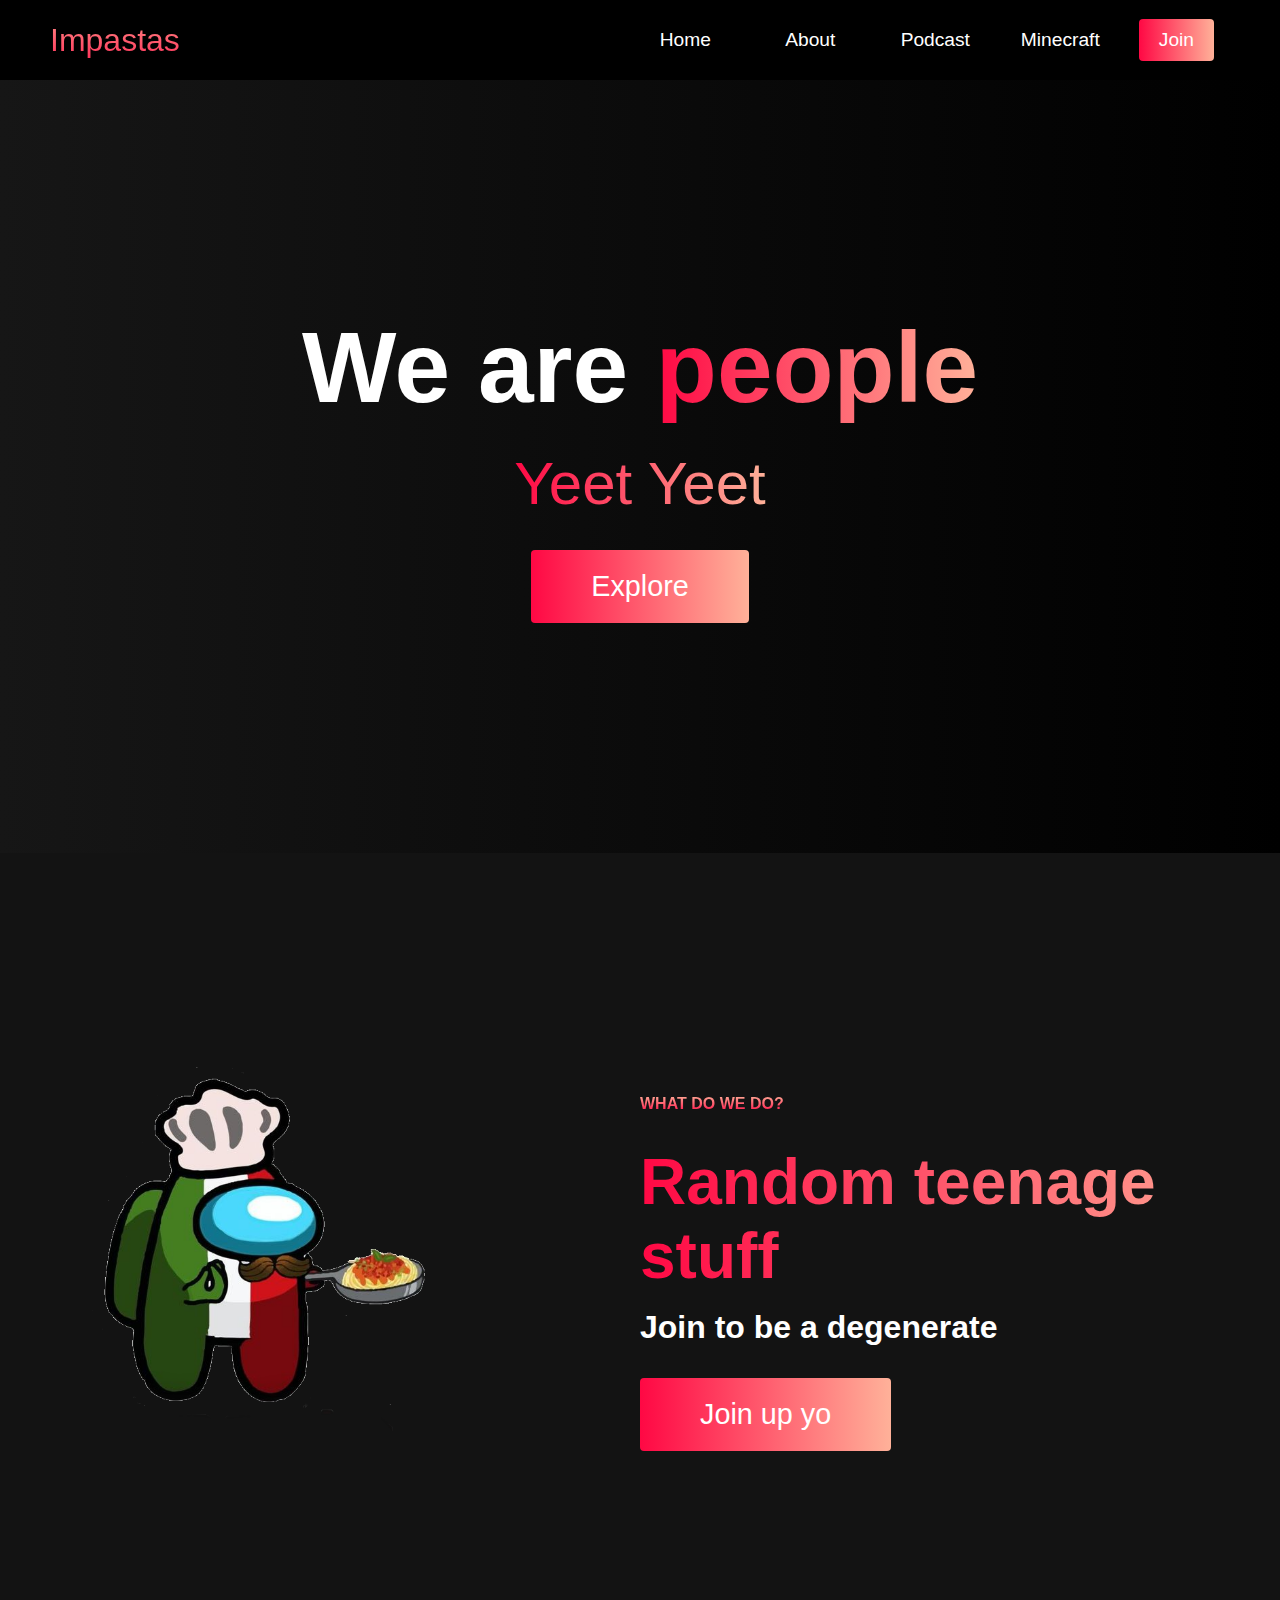
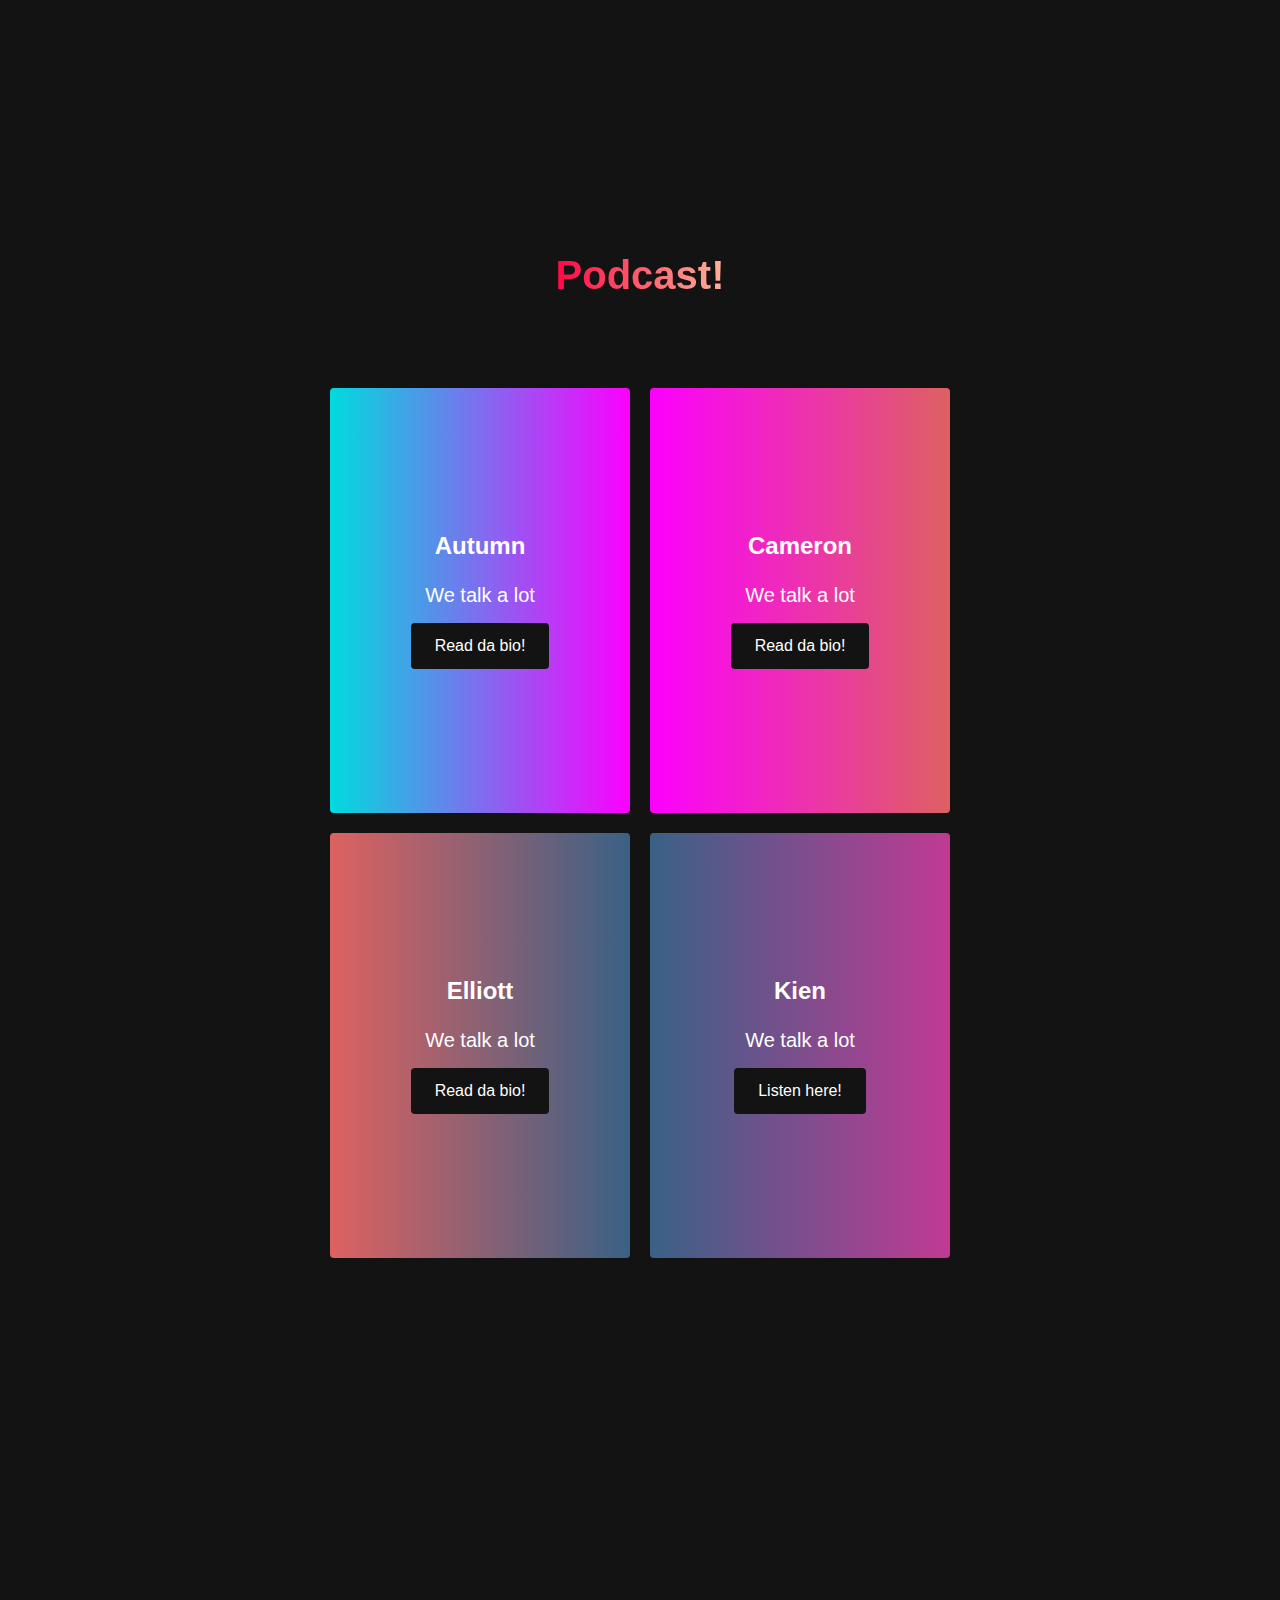
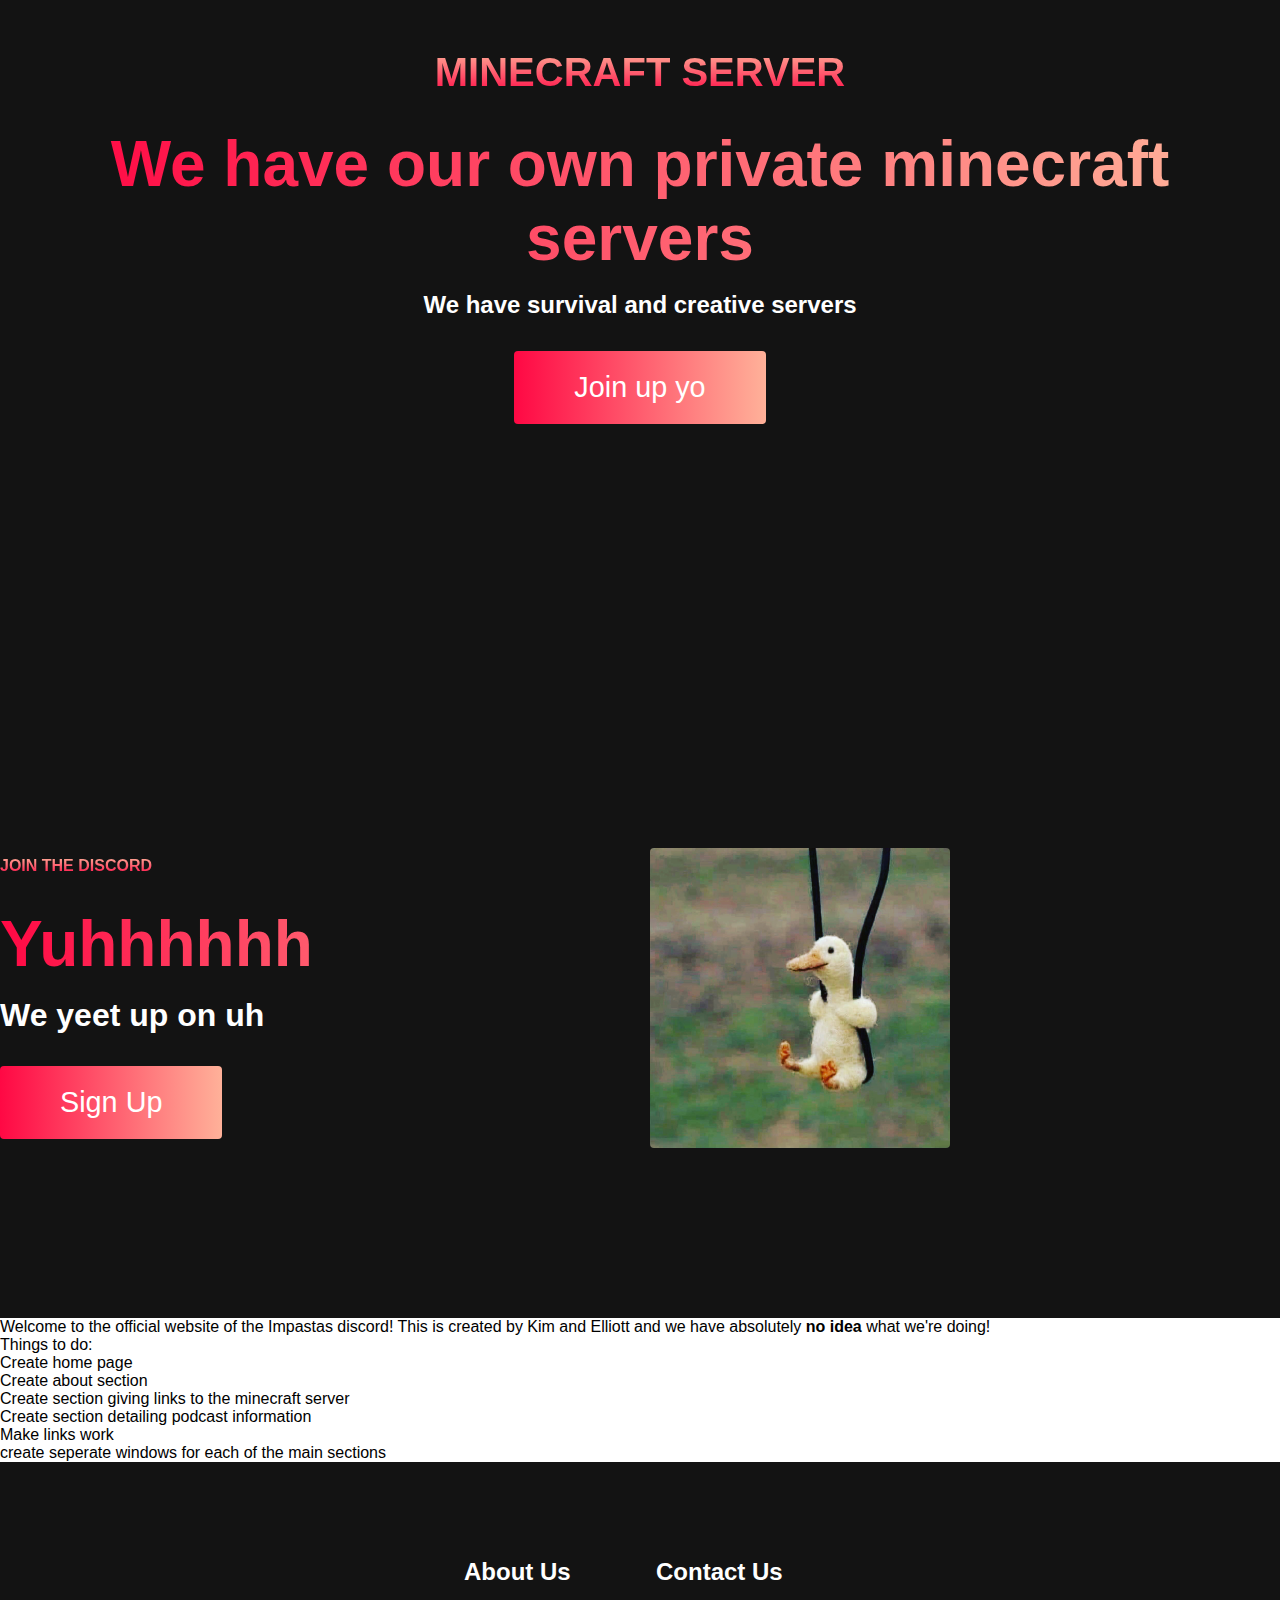
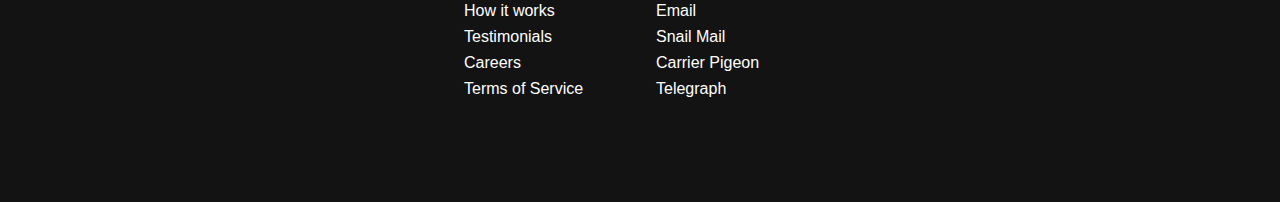
==== index.html @ 0b108a30 "testing" ====
<!DOCTYPE html>
<html lang="en">
<head>
  <meta charset="UTF-8">
  <meta http-equiv="X-UA-Compatible" content="IE=edge">
  <meta name="viewport" content="width=device-width, initial-scale=1.0">
  <title>Impastas</title>
  <link rel="stylesheet" href="style.css" type="text/css">
</head>

<body>  
  <!-- Navbar Section -->
  <nav class="navbar">
    
    <div class="navbar__container">
      
      <a href="#home" id="navbar__logo">Impastas</a>
      
      <!-- Hamburger menu -->
      <div class="navbar__toggle" id="mobile-menu">
        <span class="bar"></span>
        <span class="bar"></span>
        <span class="bar"></span>
      </div>
      
      <ul class="navbar__menu">

        <li class="navbar__item">
          <a href="#" class="navbar__links" id="home-page">Home</a>
        </li>
        <li class="navbar__item">
          <a href="#about" class="navbar__links" id="about-page">About</a>
        </li><li class="navbar__item">
          <a href="#podcast" class="navbar__links" id="podcast-page">Podcast</a>
        </li><li class="navbar__item">
          <a href="#minecraft" class="navbar__links" id="minecraft-page">Minecraft</a>
        </li>
        </li><li class="navbar__btn">
          <a href="#join" class="button" id="sign-up">Join</a>
        </li>

      </ul>
    
    </div>
  </nav>

  <!-- Hero section -->
  <div class="hero" id="home">
    <div class="hero__container">
      <h1 class="hero__heading">We are <span>people</span></h1>
      <p class="hero__description">Yeet Yeet</p>
      <button class="main__btn"><a href="#join">Explore</a></button>
    </div>
  </div>


  <!-- About Section  -->
  <div class="main" id="about">
    <div class="main__container">
      <div class="main__img--container">
        <div class="main__img--card"></div>
      </div>

      <div class="main__content">
        <h1>What do we do?</h1>
        <h2>Random teenage stuff</h2>
        <p>Join to be a degenerate</p>
        <button class="main__btn"><a href="main.html">Join up yo</a></button>
      </div>
    </div>
  </div>

  <!-- Podcast Section -->
  <div class="podcast" id="podcast">
    <h1>Podcast!</h1>
    <!-- Bio cards -->
    <div class="podcast__wrapper">
      
      <!-- Autumn -->
      <div class="podcast__card">
        <h2>Autumn</h2>
        <p>We talk a lot</p>
        <div class="podcast__btn"><button>Read da bio!</button></div>
      </div>
      
      <!-- Cameron -->
      <div class="podcast__card">
        <h2>Cameron</h2>
        <p>We talk a lot</p>
        <div class="podcast__btn"><button>Read da bio!</button></div>
      </div>
      
      <!-- Elliott -->
      <div class="podcast__card">
        <h2>Elliott</h2>
        <p>We talk a lot</p>
        <div class="podcast__btn"><button>Read da bio!</button></div>
      </div>
      
      <!-- Kien -->
      <div class="podcast__card">
        <h2>Kien</h2>
        <p>We talk a lot</p>
        <div class="podcast__btn"><button>Listen here!</button></div>
      </div>
    </div>
  </div>

  <!-- Minecraft Server Section -->

  <div class="minecraft" id="minecraft">
    <div class="minecraft__container">

        <h1>Minecraft Server</h1>
        <h2>We have our own private minecraft servers</h2>
        <p>We have survival and creative servers</p>
        <button class="minecraft__btn"><a href="#">Join up yo</a></button>      
    </div>
  </div>


  

<!-- Join now! -->
<div class="join" id="join">
  <div class="join__container">
    <div class="join__content">
      <h1>Join the Discord</h1>
      <h2>Yuhhhhhh</h2>
      <p>We yeet up on uh</p>
      <button class="join__btn"><a href="#">Sign Up</a></button>
    </div>

    <div class="join__img--container">
      <div class="join__img--card"></div>
    </div>
  </div>
</div>

  <p>Welcome to the official website of the Impastas discord! This is created by Kim and Elliott and we have absolutely <b>no idea</b> what we're doing!</p>
  <p>Things to do:
    <li>Create home page</li>
    <li>Create about section</li>
    <li>Create section giving links to the minecraft server</li>
    <li>Create section detailing podcast information</li>
    <li>Make links work</li>
    <li>create seperate windows for each of the main sections</li>
  </p>

    <!-- Footer Section -->
    <div class="footer__container">
      <div class="footer__links">
        <div class="footer__link--wrapper">
          <div class="footer__link--items">
            <h2>About Us</h2>
            <a href="/sign-up">How it works</a>
            <a href="/sign-up">Testimonials</a>
            <a href="/sign-up">Careers</a>
            <a href="/sign-up">Terms of Service</a>
          </div>
          <div class="footer__link--items">
            <h2>Contact Us</h2>
            <a href="/sign-up">Email</a>
            <a href="/sign-up">Snail Mail</a>
            <a href="/sign-up">Carrier Pigeon</a>
            <a href="/sign-up">Telegraph</a>
          </div>
        </div>
      </div>
    </div>



  <script src="app.js"></script>
</body>
</html>
---- style.css ----
* {
    box-sizing: border-box;
    margin: 0;
    padding: 0;
    font-family: 'Kumbh Sans', sans-serif;
    scroll-behavior: smooth;
}

.navbar {
    background: #000000;
    height: 80px;
    display: flex;
    justify-content: center;
    align-items: center;
    font-size: 1.2rem;
    position: sticky;
    top: 0;
    z-index: 999;
    
}

.navbar__container {
    display: flex;
    justify-content: space-between;
    height: 80px;
    z-index: 1;
    width: 100%;
    max-width: 1300px;

    /* for margins: (top bottom) (left right) */
    margin: 0 auto; 
    padding: 0 50px;
}

#navbar__logo {
    background-color: #ff8177;
    background-image: linear-gradient(to top, #ff0844 0%, #ffb199 100%);
    background-size: 100%;
    background-clip: text;
    -webkit-background-clip: text;
    -moz-background-clip: text;
    -webkit-text-fill-color: transparent;
    -moz-text-fill-color: transparent;
    display: flex;
    align-items: center;
    cursor: pointer;
    text-decoration: none;
    font-size: 2rem;
}

.navbar__menu {
    display: flex;
    align-items: center;
    list-style: none;
}

.navbar__item {
    height: 80px;
}

.navbar__links {
    color: #fff;
    display: flex;
    align-items: center;
    justify-content: center;
    width: 125px;
    text-decoration: none;
    height: 100%;
    transition: all 0.3s ease;
}

.navbar__btn {
    display: flex;
    justify-content: center;
    align-items: center;
    padding: 0 1rem;
    width: 100%;
}

.button {
    display: flex;
    justify-content: center;
    align-items: center;
    text-decoration: none;
    padding: 10px 20px;
    height: 100%;
    width: 100%;
    border: none;
    outline: none;
    border-radius: 4px;
    background: #942c71;  /* fallback for old browsers */
    background: -webkit-linear-gradient(to top, #ff0844 0%, #ffb199 100%);  /* Chrome 10-25, Safari 5.1-6 */
    background: linear-gradient(to right, #ff0844 0%, #ffb199 100%); /* W3C, IE 10+/ Edge, Firefox 16+, Chrome 26+, Opera 12+, Safari 7+ */
    color: #fff;
    transition: all 0.3s
}

.navbar__links:hover {
    color: #9518fc;
    transition: all 0.3s ease;
}

@media screen and (max-width: 960px) {
    .navbar {
        background: #000000;
    }
    
    .navbar__container {
        display: flex;
        justify-content: space-between;
        height: 80px;
        z-index: 1;
        width: 100%;
        max-width: 1300px;
        padding: 0;
    }

    .navbar__menu {
        display: grid;
        grid-template-columns: auto;
        margin: 0;
        width: 100%;
        position: absolute;
        top: -1000px; /* Can't use top without position: absolute */
        opacity: 1;
        transition: all 0.5s ease;
        z-index: -1;
        background: #1313;
    }

    /* showcases the drop-down menu when the button is actually clicked */
    .navbar__menu.active {
        background: rgba(0, 0, 0, 0.2);
        background-color: rgba(0,0,0,0.95);
        top: 100%;
        opacity: 1;
        transition: all 0.5s ease;
        z-index: 99;
        height: 60vh;
        font-size: 1.6rem;
    }

    #navbar__logo {
        padding-left: 25px;
    }
    
    .navbar__toggle .bar {
        width: 25px;
        height: 3px;
        margin: 5px auto;
        transition: all 0.3 ease-in-out;
        background: #fff;
    }

    .navbar__item {
        width: 100%;
    }

    .navbar__links {
        text-align: center;
        padding: 2rem;
        width: 100%;
        display: table;
    }

    .navbar__btn {
        padding-bottom: 2rem;
    }

    .button {
        display: flex;
        justify-content: center;
        align-items: center;
        width: 80%;
        height: 80px;
        margin: 0;
    }

    #mobile-menu {
        position: absolute;
        top: 20%;
        right: 5%;
        transform: translate(5%,20%);
    }

    .navbar__toggle .bar {
        display: block;
        cursor: pointer;
    }

    /* second line in the mobile menu button */
    #mobile-menu.is-active .bar:nth-child(2) {
        opacity: 0;
    }
    /* first line in the mobile menu button */
    #mobile-menu.is-active .bar:nth-child(1) {
        transform: translateY(8px) rotate(45deg);
    }
    /* third line in the mobile menu button */
    #mobile-menu.is-active .bar:nth-child(3) {
        transform: translateY(-8px) rotate(-45deg);
    }
}

/* Hero Section */
.hero {
    background: #000000;
    background: linear-gradient(to right, #161616, #000000);
    padding: 200px 0;
}

.hero__container {
    display: flex;
    flex-direction: column;
    justify-content: center;
    align-items: center;
    max-width: 1200px;
    margin: 0 auto;
    height: 90%;
    text-align: center;
    padding: 30px;
}

.hero__heading {
    font-size: 100px;
    margin-bottom: 24px;
    color: #fff;
}

.hero__heading span {
    background: #942c71;  /* fallback for old browsers */
    background: -webkit-linear-gradient(to right, #ff0844 0%, #ffb199 100%);  /* Chrome 10-25, Safari 5.1-6 */
    background: linear-gradient(to right, #ff0844 0%, #ffb199 100%); /* W3C, IE 10+/ Edge, Firefox 16+, Chrome 26+, Opera 12+, Safari 7+ */ 
    background-size: 100%;
    -webkit-background-clip: text;
    -moz-background-clip: text;
    background-clip: text;
    -webkit-text-fill-color: transparent;
    -moz-text-fill-color: transparent;
}

.hero__description {
    font-size: 60px;
    background: #942c71;  /* fallback for old browsers */
    background: -webkit-linear-gradient(to right, #ff0844 0%, #ffb199 100%);  /* Chrome 10-25, Safari 5.1-6 */
    background: linear-gradient(to right, #ff0844 0%, #ffb199 100%); /* W3C, IE 10+/ Edge, Firefox 16+, Chrome 26+, Opera 12+, Safari 7+ */ 
    -webkit-background-clip: text;
    -moz-background-clip: text;
    background-clip: text;
    -webkit-text-fill-color: transparent;
    -moz-text-fill-color: transparent;
}

.highlight {
    border-bottom: 4px solid rgb(132,0,255);
}

@media screen and (max-width: 768px) {
    .hero__heading {
        font-size: 60px;
    }

    .hero__description {
        font-size: 40px;
    }
}


/* About Section */
.main {
    background-color: #131313;
    padding: 10rem 0;
}

.main__container {
    display: grid;
    grid-template-columns: 1fr 1fr;
    align-items: center;
    justify-content: center;
    margin: 0 auto;
    height: 90%;
    z-index: 1;
    width: 100%;
    max-width: 1300px;
    padding: 1 50px;
}

.main__content {
    color: #fff;
    width: 100%;
}

.main__content h1 {
    font-size: 1rem;
    background-color: #ff8177;
    background-image: linear-gradient(to top, #ff0844 0%, #ffb199 100%);
    background-size: 100%;
    background-clip: text;
    -webkit-background-clip: text;
    -moz-background-clip: text;
    -webkit-text-fill-color: transparent;
    -moz-text-fill-color: transparent;
    text-transform: uppercase;
    margin-bottom: 32px;
}

.main__content h2 {
    font-size: 4rem;
    background: #942c71;  /* fallback for old browsers */
    background: -webkit-linear-gradient(to right, #ff0844 0%, #ffb199 100%);  /* Chrome 10-25, Safari 5.1-6 */
    background: linear-gradient(to right, #ff0844 0%, #ffb199 100%); /* W3C, IE 10+/ Edge, Firefox 16+, Chrome 26+, Opera 12+, Safari 7+ */ 
    -webkit-background-clip: text;
    -moz-background-clip: text;
    background-clip: text;
    -webkit-text-fill-color: transparent;
    -moz-text-fill-color: transparent;
}

.main__content p {
    margin-top: 1rem;
    font-size: 2rem;
    font-weight: 700;
}

.main__btn {
    font-size: 1.8rem;
    background: #942c71;  /* fallback for old browsers */
    background: -webkit-linear-gradient(to top, #ff0844 0%, #ffb199 100%);  /* Chrome 10-25, Safari 5.1-6 */
    background: linear-gradient(to right, #ff0844 0%, #ffb199 100%); /* W3C, IE 10+/ Edge, Firefox 16+, Chrome 26+, Opera 12+, Safari 7+ */
    padding: 20px 60px;
    border: none;
    border-radius: 4px;
    margin-top: 2rem;
    cursor: pointer;
    position: relative;
    transition: all 0.35s;
    outline: none;
}

.main__btn a {
    position: relative;
    z-index: 2;
    color: #fff;
    text-decoration: none;
}

.main__btn:after {
    position: absolute;
    content: ' ';
    top: 0;
    left: 0;
    width: 0;
    height: 100%;
    background: #ff8177;
    transition: all 0.35s;
    border-radius: 4px;
}

.main__btn:hover {
    color: #fff;
}

.main__btn:hover:after {
    width: 100%;
}

.main__img--container {
    text-align: center;
}

.main__img--card {
    margin: 10px;
    height: 500px;
    width: 500px;
    border-radius: 4px;
    display: flex;
    flex-direction: column;
    justify-content: center;
    color: #fff;
    position: relative;
    background-image: url(impasta.png);
    background-repeat: no-repeat;
    background-size: cover;

}

/* For mobile devices */
@media screen and (max-width: 1100px) {
    .main__container {
        display: grid;
        grid-template-columns: 1fr;
        align-items: center;
        justify-content: center;
        width: 100%;
        margin: 0 auto;
        height: 90%;
    }

    .main__img--container {
        display: flex;
        justify-content: center;
    }

    .main__image--card {
        height: 425 px;
        width: 425 px;
    }

    .main__content {
        text-align: center;
        margin-bottom: 4rem;
    }

    .main__content h1 {
        font-size: 2.5rem;
        margin-top: 2rem;
    }

    .main__content p {
        margin-top: 1rem;
        font-size: 1.5rem;
    }
}

@media screen and (max-width: 480px) {
    .main__img--card {
        width: 250px;
        height: 250px;
    }
}


/* Podcast section */
.podcast {
    background: #131313;
    display: flex;
    flex-direction: column;
    justify-content: center;
    align-items: center;
    height: 100%;
    padding: 10rem 0;
}

.podcast h1 {
    background-color: #ff8177;
    background-image: linear-gradient(to right, #ff0844 0%, #ffb199 100%);
    background-size: 100%;
    background-clip: text;
    -webkit-background-clip: text;
    -moz-background-clip: text;
    -webkit-text-fill-color: transparent;
    -moz-text-fill-color: transparent; 
    margin-bottom: 5rem;
    font-size: 2.5rem;
}
.podcast__wrapper {
    display: grid;
    grid-template-columns: 1fr 1fr 1fr 1fr;
    grid-template-rows: 1fr;
}




/* Styling the bio cards



*/
.podcast__card {
    margin: 10px;
    height: 425px;
    width: 300px;
    border-radius: 4px;
    display: flex;
    flex-direction: column;
    justify-content: center;
    color: #fff;
    background-image: linear-gradient(to right, #00dbde, #fc00ff 100%);
    transition: 0.3s ease in;
}

.podcast__card:nth-child(2) {
    background: #de6161;  /* fallback for old browsers */
    background: -webkit-linear-gradient(to right, #fc00ff, #de6161);  /* Chrome 10-25, Safari 5.1-6 */
    background: linear-gradient(to right, #fc00ff, #de6161); /* W3C, IE 10+/ Edge, Firefox 16+, Chrome 26+, Opera 12+, Safari 7+ */

}

.podcast__card:nth-child(3) {
    background: #3a6186;  /* fallback for old browsers */
    background: -webkit-linear-gradient(to right,  #de6161, #3a6186);  /* Chrome 10-25, Safari 5.1-6 */
    background: linear-gradient(to right,  #de6161, #3a6186); /* W3C, IE 10+/ Edge, Firefox 16+, Chrome 26+, Opera 12+, Safari 7+ */

}

.podcast__card:nth-child(4) {
    background: #3a6186;  /* fallback for old browsers */
    background: -webkit-linear-gradient(to right, #3a6186, #c03a93);  /* Chrome 10-25, Safari 5.1-6 */
    background: linear-gradient(to right, #3a6186, #c03a93); /* W3C, IE 10+/ Edge, Firefox 16+, Chrome 26+, Opera 12+, Safari 7+ */
 
}

/* **********************************************************
*/





.podcast__card h2 {
    text-align: center;
}

.podcast__card p {
    text-align: center;
    margin-top: 24px;
    font-size: 20px;
}

.podcast__btn {
    display: flex;
    justify-content: center;
    margin-top: 16px;
}

.podcast__card button {
    color: #fff;
    padding: 14px 24px;
    border: none;
    outline: none;
    border-radius: 4px;
    background: #131313;
    font-size: 1rem;
}

.podcast__button:hover {
    cursor: pointer;
}

.podcast__card:hover {
    transform: scale(1.075);
    transition: 0.3s ease-in;
    cursor: pointer;
}

@media screen and (max-width: 1300px) {
    .podcast__wrapper {
        grid-template-columns: 1fr 1fr;
    }
}

@media screen and (max-width: 768px) {
    .podcast__wrapper {
        grid-template-columns: 1fr;
    }
    .podcast__card {
        margin: 10px;
        height: 425px;
        width: 300px;
        border-radius: 4px;
        display: flex;
        flex-direction: column;
        justify-content: center;
        color: #fff;
        background-image: linear-gradient(to bottom, #00dbde, #fc00ff 100%);
        transition: 0.3s ease in;
    }
    
    .podcast__card:nth-child(2) {
        background: #de6161;  /* fallback for old browsers */
        background: -webkit-linear-gradient(to bottom, #fc00ff, #de6161);  /* Chrome 10-25, Safari 5.1-6 */
        background: linear-gradient(to bottom, #fc00ff, #de6161); /* W3C, IE 10+/ Edge, Firefox 16+, Chrome 26+, Opera 12+, Safari 7+ */
    
    }
    
    .podcast__card:nth-child(3) {
        background: #3a6186;  /* fallback for old browsers */
        background: -webkit-linear-gradient(to bottom,  #de6161, #3a6186);  /* Chrome 10-25, Safari 5.1-6 */
        background: linear-gradient(to bottom,  #de6161, #3a6186); /* W3C, IE 10+/ Edge, Firefox 16+, Chrome 26+, Opera 12+, Safari 7+ */
    
    }
    
    .podcast__card:nth-child(4) {
        background: #3a6186;  /* fallback for old browsers */
        background: -webkit-linear-gradient(to bottom, #3a6186, #c03a93);  /* Chrome 10-25, Safari 5.1-6 */
        background: linear-gradient(to bottom, #3a6186, #c03a93); /* W3C, IE 10+/ Edge, Firefox 16+, Chrome 26+, Opera 12+, Safari 7+ */
     
    }
}


/* =-=============================================== Server Section ================================================================ */
.minecraft {
    background-color: #131313;
    padding: 10rem 0;
}

.minecraft__container {
    display: flex;
    flex-direction: column;
    justify-content: center;
    align-items: center;
    max-width: 1200px;
    margin: 0 auto;
    height: 90%;
    text-align: center;
    padding: 30px;
    text-align: center;
    margin-bottom: 4rem;
}

.minecraft__container {
    color: #fff;
    width: 100%;
}

.minecraft__container h1 {
    font-size: 1rem;
    background-color: #ff8177;
    background-image: linear-gradient(to top, #ff0844 0%, #ffb199 100%);
    background-size: 100%;
    background-clip: text;
    -webkit-background-clip: text;
    -moz-background-clip: text;
    -webkit-text-fill-color: transparent;
    -moz-text-fill-color: transparent;
    text-transform: uppercase;
    margin-bottom: 32px;
}

.minecraft__container h2 {
    font-size: 4rem;
    background: #942c71;  /* fallback for old browsers */
    background: -webkit-linear-gradient(to right, #ff0844 0%, #ffb199 100%);  /* Chrome 10-25, Safari 5.1-6 */
    background: linear-gradient(to right, #ff0844 0%, #ffb199 100%); /* W3C, IE 10+/ Edge, Firefox 16+, Chrome 26+, Opera 12+, Safari 7+ */ 
    -webkit-background-clip: text;
    -moz-background-clip: text;
    background-clip: text;
    -webkit-text-fill-color: transparent;
    -moz-text-fill-color: transparent;
}

.minecraft__container p {
    margin-top: 1rem;
    font-size: 2rem;
    font-weight: 700;
}

.minecraft__btn {
    font-size: 1.8rem;
    background: #942c71;  /* fallback for old browsers */
    background: -webkit-linear-gradient(to top, #ff0844 0%, #ffb199 100%);  /* Chrome 10-25, Safari 5.1-6 */
    background: linear-gradient(to right, #ff0844 0%, #ffb199 100%); /* W3C, IE 10+/ Edge, Firefox 16+, Chrome 26+, Opera 12+, Safari 7+ */
    padding: 20px 60px;
    border: none;
    border-radius: 4px;
    margin-top: 2rem;
    cursor: pointer;
    position: relative;
    transition: all 0.35s;
    outline: none;
}

.minecraft__btn a {
    position: relative;
    z-index: 2;
    color: #fff;
    text-decoration: none;
}

.minecraft__btn:after {
    position: absolute;
    content: ' ';
    top: 0;
    left: 0;
    width: 0;
    height: 100%;
    background: #ff8177;
    transition: all 0.35s;
    border-radius: 4px;
}

.minecraft__btn:hover {
    color: #fff;
}

.minecraft__btn:hover:after {
    width: 100%;
}

/* For mobile devices */
@media screen and (max-width: 1100px) {
    .minecraft__container {
        
        display: flex;
        flex-direction: column;
        justify-content: center;
        align-items: center;
        max-width: 1200px;
        margin: 0 auto;
        height: 90%;
        text-align: center;
        padding: 30px;
        text-align: center;
        margin-bottom: 4rem;
}

}
.minecraft__container h1 {
    font-size: 2.5rem;
    margin-top: 2rem;
}

.minecraft__container p {
    margin-top: 1rem;
    font-size: 1.5rem;
}
/*******************************************************************************/




.join {
    background-color: #131313;
    padding: 10rem 0;
}

.join__container {
    display: grid;
    grid-template-columns: 1fr 1fr;
    align-items: center;
    justify-content: center;
    margin: 0 auto;
    height: 90%;
    z-index: 1;
    width: 100%;
    max-width: 1300px;
    padding: 1 50px;
}

.join__content {
    color: #fff;
    width: 100%;
}

.join__content h1 {
    font-size: 1rem;
    background-color: #ff8177;
    background-image: linear-gradient(to top, #ff0844 0%, #ffb199 100%);
    background-size: 100%;
    background-clip: text;
    -webkit-background-clip: text;
    -moz-background-clip: text;
    -webkit-text-fill-color: transparent;
    -moz-text-fill-color: transparent;
    text-transform: uppercase;
    margin-bottom: 32px;
}

.join__content h2 {
    font-size: 4rem;
    background: #942c71;  /* fallback for old browsers */
    background: -webkit-linear-gradient(to right, #ff0844 0%, #ffb199 100%);  /* Chrome 10-25, Safari 5.1-6 */
    background: linear-gradient(to right, #ff0844 0%, #ffb199 100%); /* W3C, IE 10+/ Edge, Firefox 16+, Chrome 26+, Opera 12+, Safari 7+ */ 
    -webkit-background-clip: text;
    -moz-background-clip: text;
    background-clip: text;
    -webkit-text-fill-color: transparent;
    -moz-text-fill-color: transparent;
}

.join__content p {
    margin-top: 1rem;
    font-size: 2rem;
    font-weight: 700;
}

.join__btn {
    font-size: 1.8rem;
    background: #942c71;  /* fallback for old browsers */
    background: -webkit-linear-gradient(to top, #ff0844 0%, #ffb199 100%);  /* Chrome 10-25, Safari 5.1-6 */
    background: linear-gradient(to right, #ff0844 0%, #ffb199 100%); /* W3C, IE 10+/ Edge, Firefox 16+, Chrome 26+, Opera 12+, Safari 7+ */
    padding: 20px 60px;
    border: none;
    border-radius: 4px;
    margin-top: 2rem;
    cursor: pointer;
    position: relative;
    transition: all 0.35s;
    outline: none;
}

.join__btn a {
    position: relative;
    z-index: 2;
    color: #fff;
    text-decoration: none;
}

.join__btn:after {
    position: absolute;
    content: ' ';
    top: 0;
    left: 0;
    width: 0;
    height: 100%;
    background: #ff8177;
    transition: all 0.35s;
    border-radius: 4px;
}

.join__btn:hover {
    color: #fff;
}

.join__btn:hover:after {
    width: 100%;
}

.join__img--container {
    text-align: center;
}

.join__img--card {
    margin: 10px;
    height: 300px;
    width: 300px;
    border-radius: 4px;
    display: flex;
    flex-direction: column;
    justify-content: center;
    color: #fff;
    position: relative;
    background-image: url(duck.jpeg);
    background-repeat: no-repeat;
    background-size: cover;

}

/* For mobile devices */
@media screen and (max-width: 1100px) {
    .join__container {
        display: grid;
        grid-template-columns: 1fr;
        align-items: center;
        justify-content: center;
        width: 100%;
        margin: 0 auto;
        height: 90%;
    }

    .join__img--container {
        display: flex;
        justify-content: center;
    }

    .join__image--card {
        height: 425 px;
        width: 425 px;
    }

    .join__content {
        text-align: center;
        margin-bottom: 4rem;
    }

    .join__content h1 {
        font-size: 2.5rem;
        margin-top: 2rem;
    }

    .join__content p {
        margin-top: 1rem;
        font-size: 1.5rem;
    }
}

@media screen and (max-width: 480px) {
    .join__img--card {
        width: 250px;
        height: 250px;
    }
}

/* Footer */
.footer__container {
    background-color: #131313;
    padding: 5rem 0;
    display: flex;
    flex-direction: column;
    justify-content: center;
    align-items: center;
}

#footer__links {
    width: 100%;
    max-width: 1000px;
    display: flex;
    justify-content: center;
}

.footer__link--wrapper {
    display: flex;
}

.footer__link--items {
    display: flex;
    flex-direction: column;
    align-items: flex-start;
    margin: 16px;
    text-align: left;
    width: 160px;
    box-sizing: border-box;
}

.footer__link--items h2 {
    margin-bottom: 16px;
    color: #fff;
}

.footer__link--items a {
    color: #fff;
    text-decoration: none;
    margin-bottom: 0.5rem;
    transition: 0.3 ease-out;
}

.footer__link--items a:hover {
    color: #e9e9e9;
    transition: 0.3 ease-out;
}

@media screen and (max-sidth: 820px) {
    .footer__links {
        padding-top: 2rem;
    }

    #footer__logo {
        margin-bottom: 2rem;
    }
}

@media screen and (max-width: 480px) {
    .footer__link--items {
        margin: 0;
        padding: 10px;
        width: 100%;
    }
}
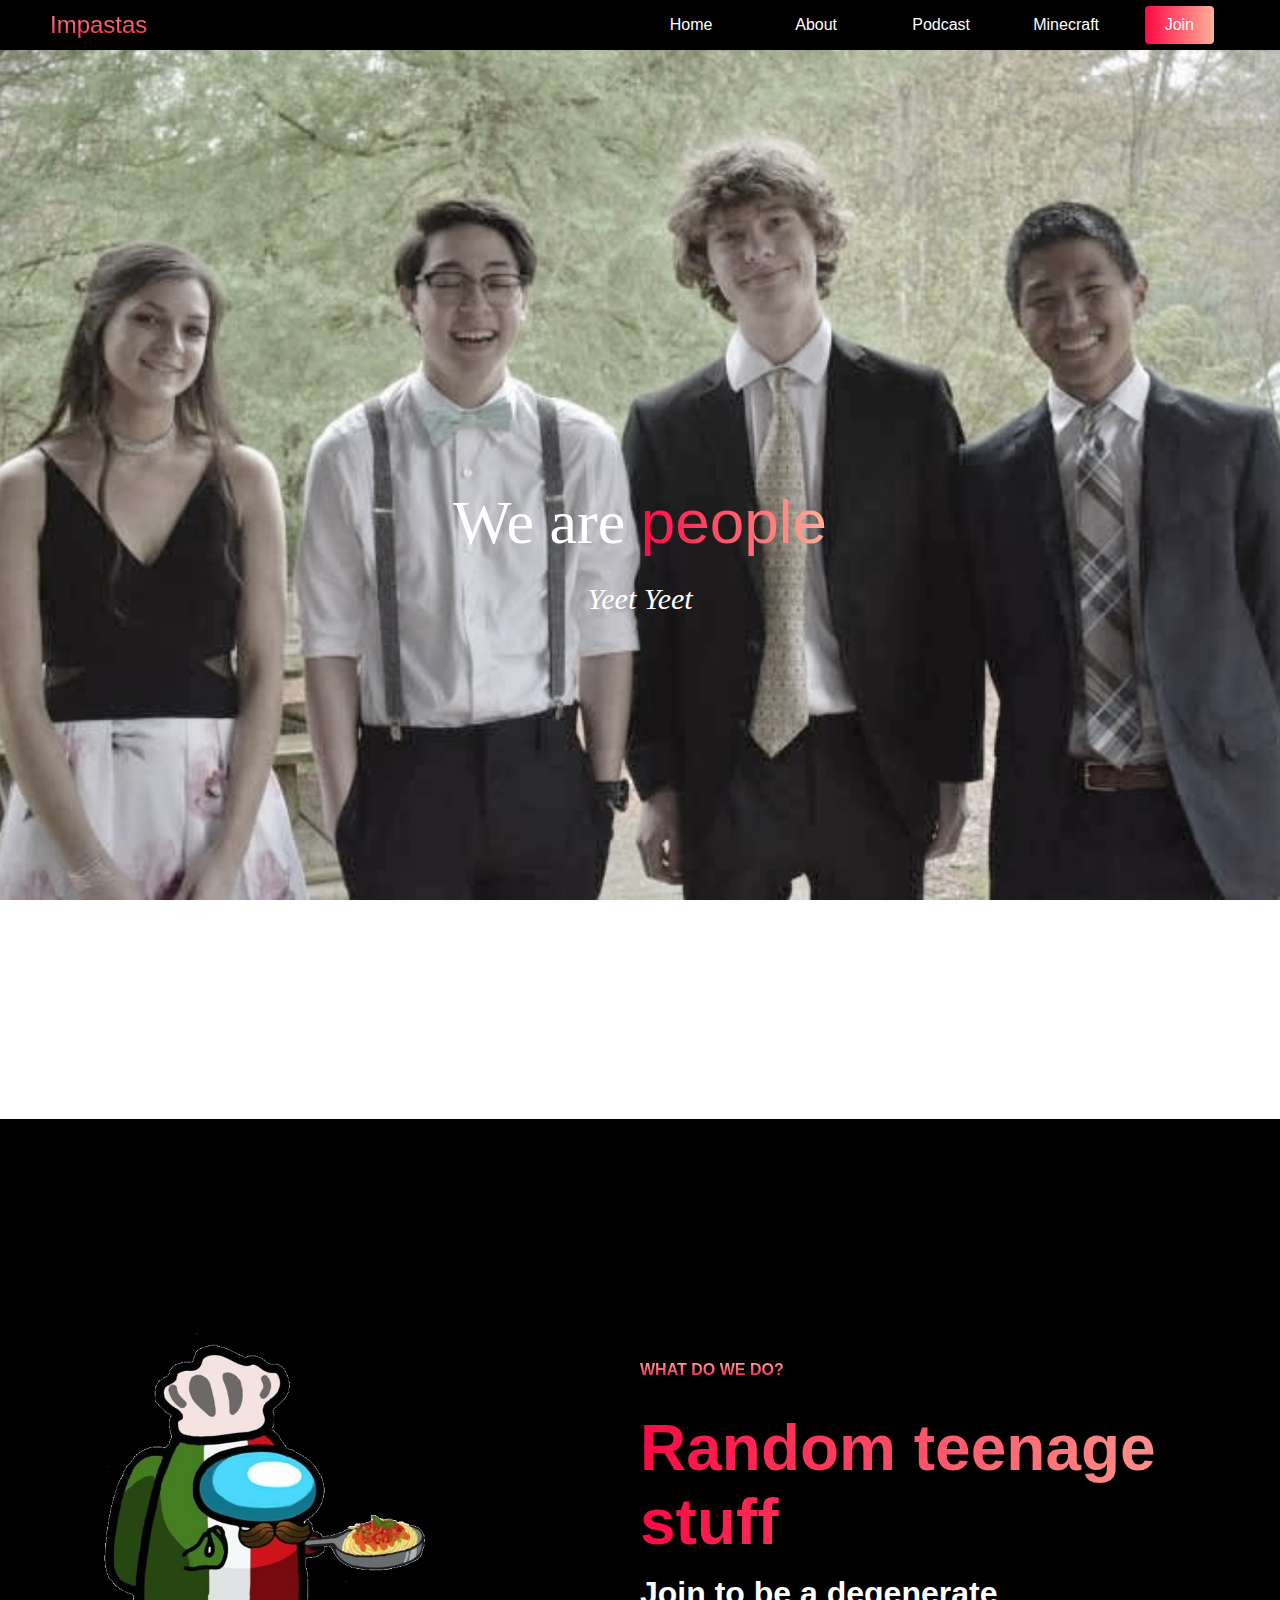
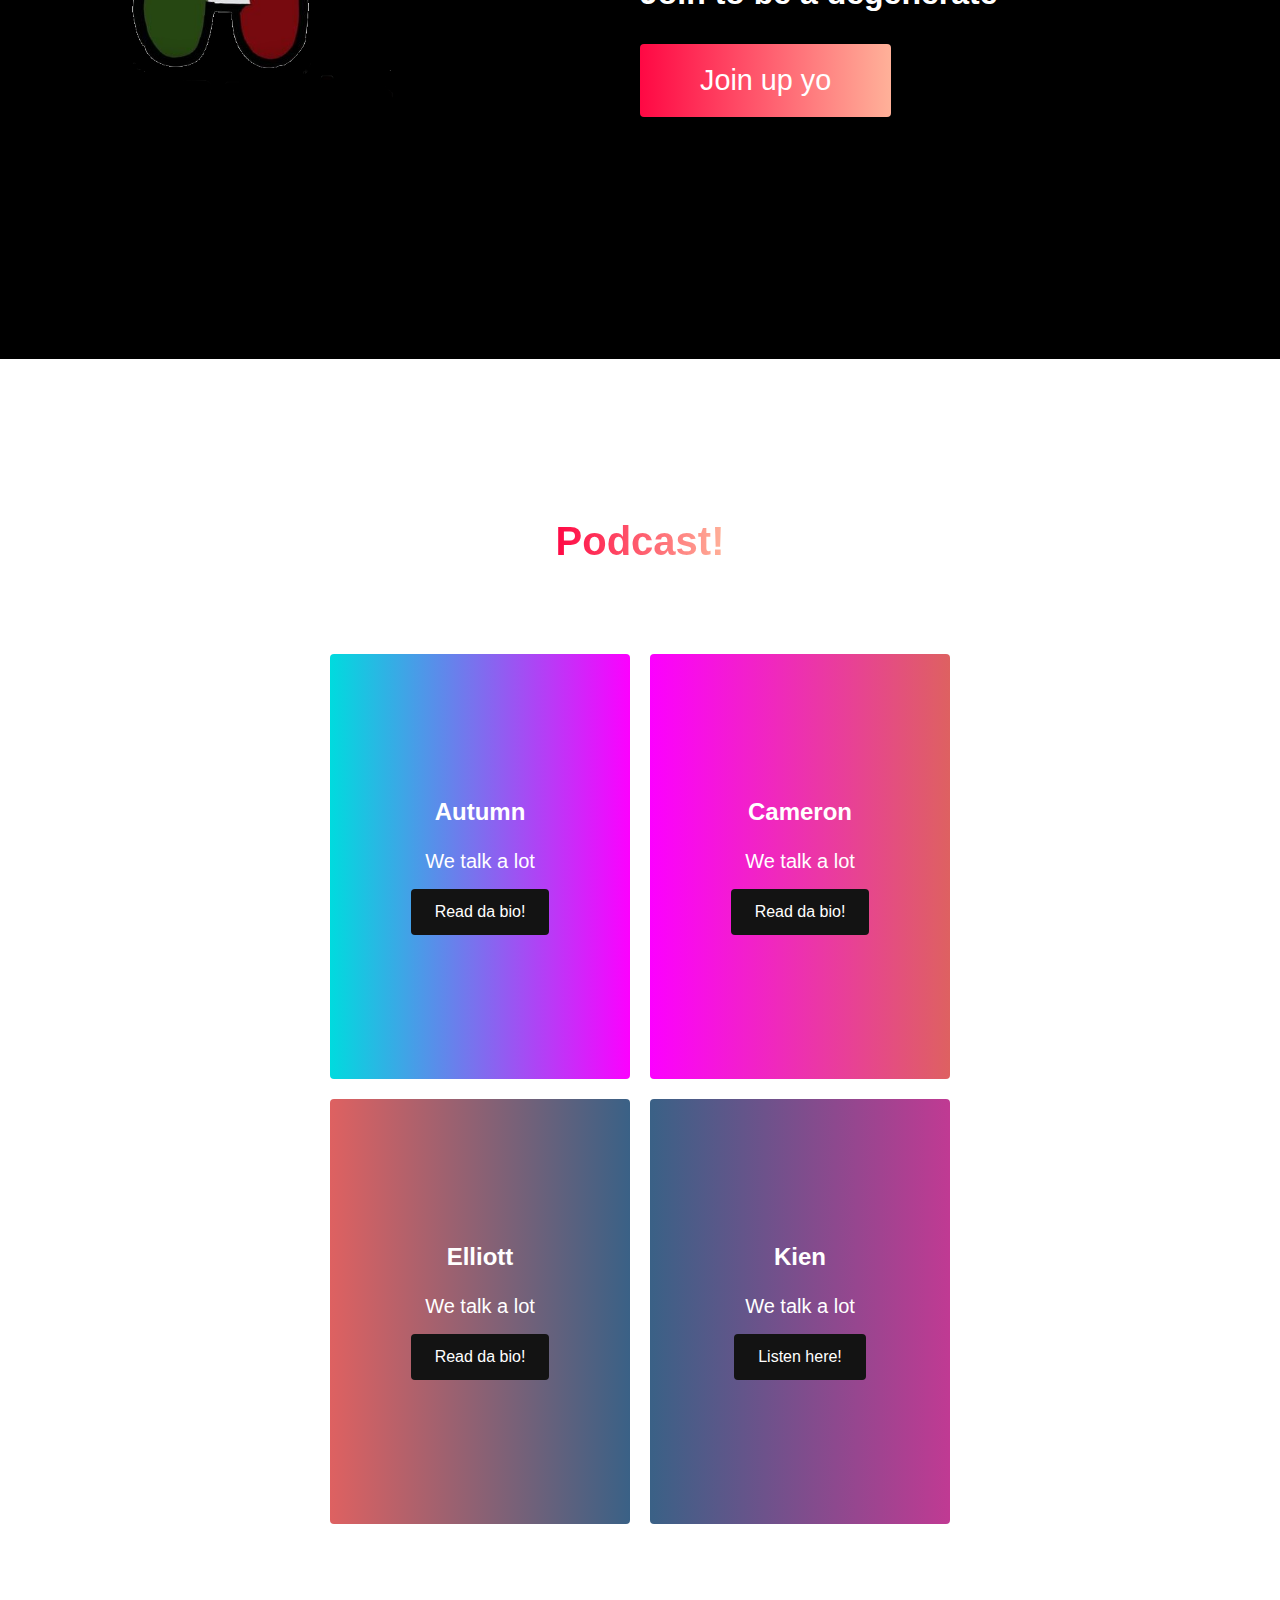
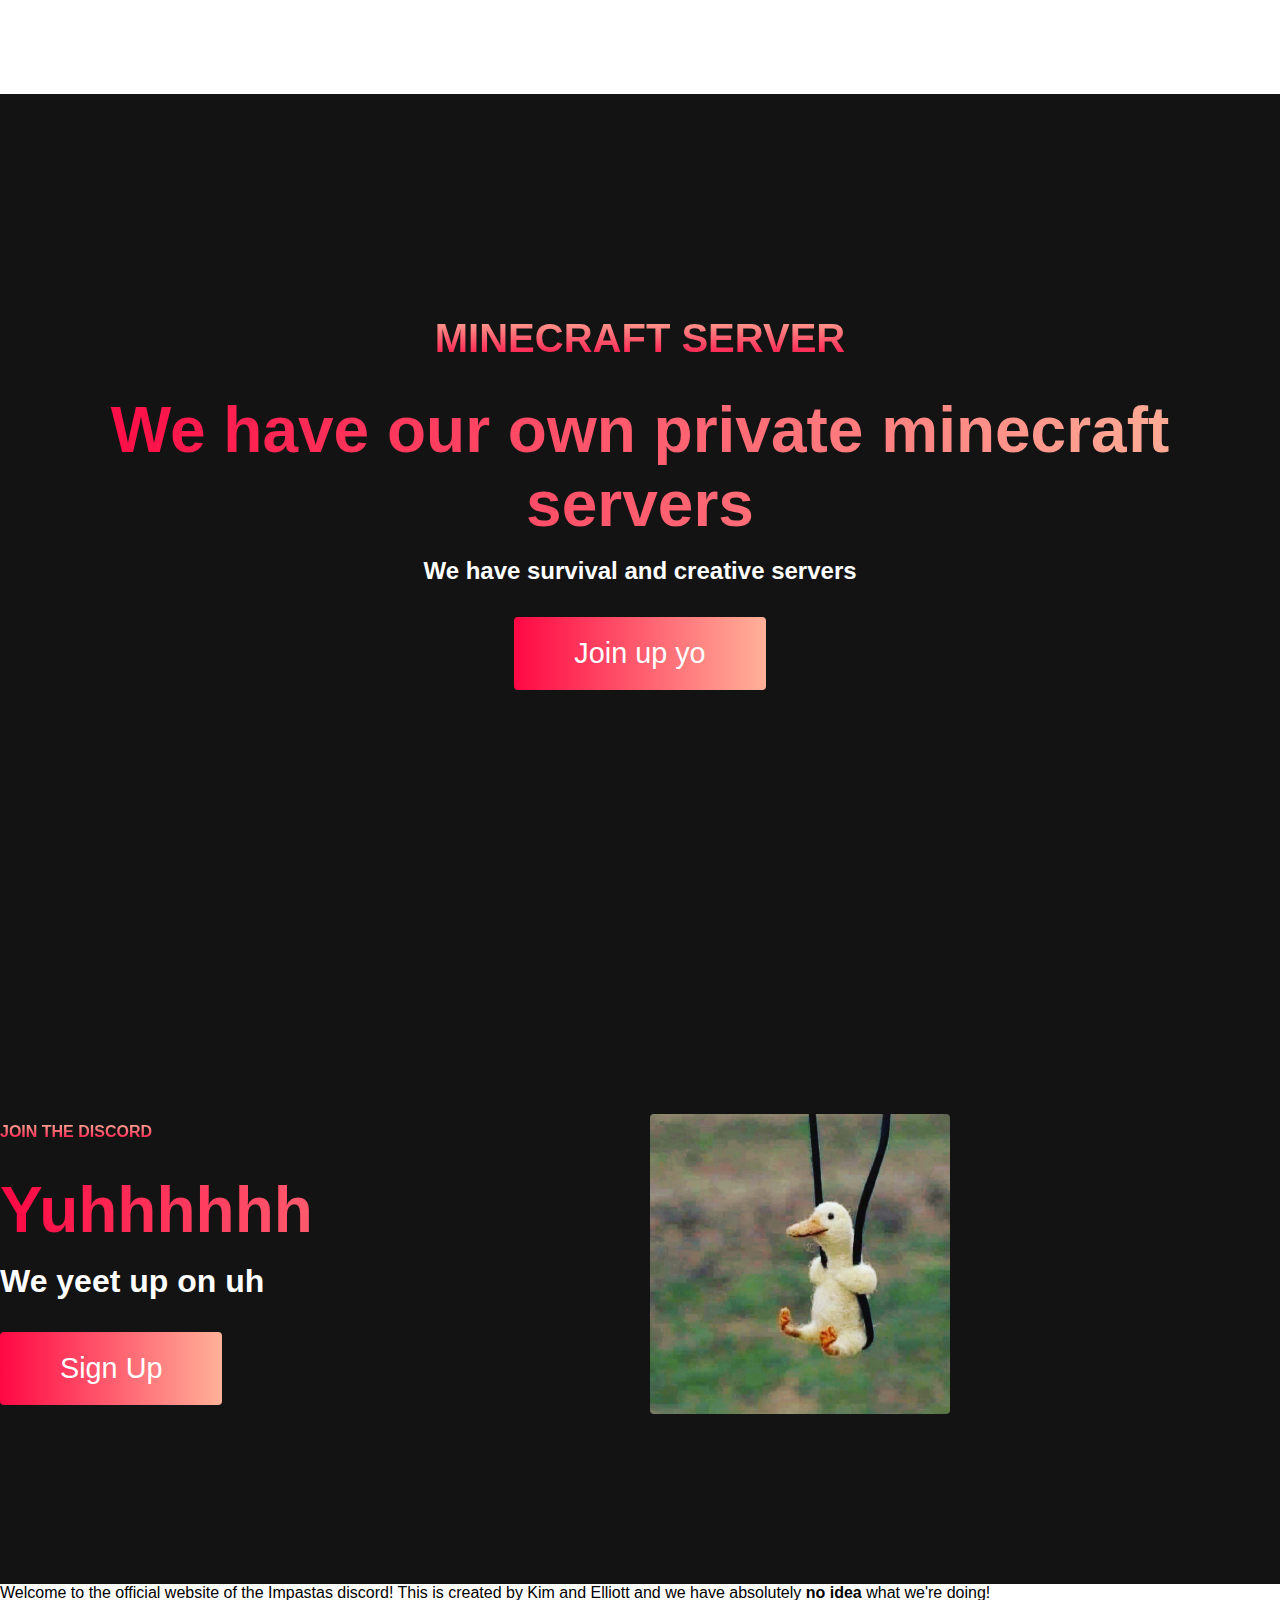
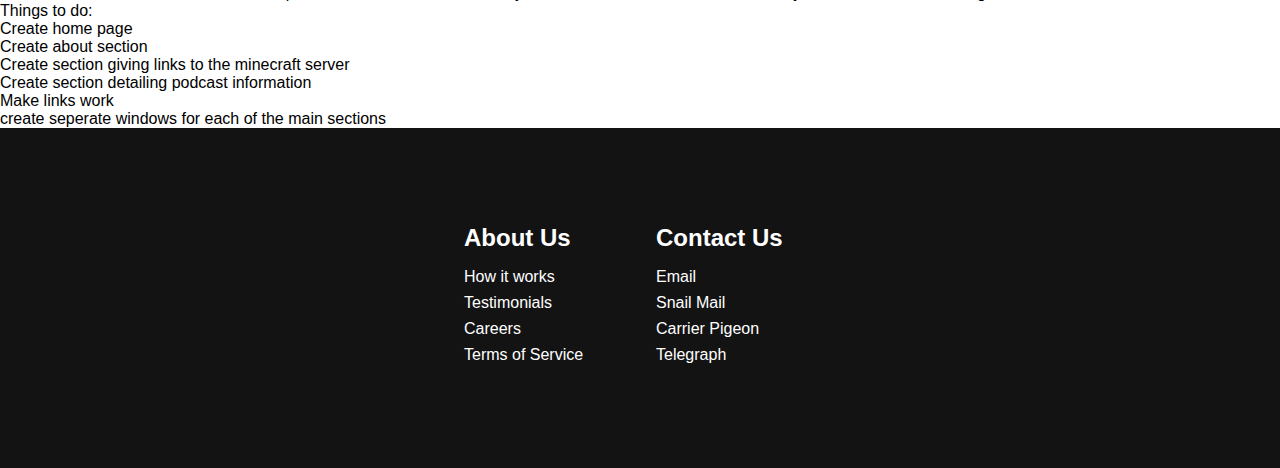
==== commit 54fe6410: "Replaced hero background with a picture; fixed resizing issues with hero background for mobile; stil" ====
--- a/index.html
+++ b/index.html
@@ -49,7 +49,6 @@
     <div class="hero__container">
       <h1 class="hero__heading">We are <span>people</span></h1>
       <p class="hero__description">Yeet Yeet</p>
-      <button class="main__btn"><a href="#join">Explore</a></button>
     </div>
   </div>
 
--- a/style.css
+++ b/style.css
@@ -8,11 +8,11 @@
 
 .navbar {
     background: #000000;
-    height: 80px;
-    display: flex;
-    justify-content: center;
-    align-items: center;
-    font-size: 1.2rem;
+    height: 50px;
+    display: flex;
+    justify-content: center;
+    align-items: center;
+    font-size: 1rem;
     position: sticky;
     top: 0;
     z-index: 999;
@@ -22,7 +22,7 @@
 .navbar__container {
     display: flex;
     justify-content: space-between;
-    height: 80px;
+    height: 50px;
     z-index: 1;
     width: 100%;
     max-width: 1300px;
@@ -45,7 +45,7 @@
     align-items: center;
     cursor: pointer;
     text-decoration: none;
-    font-size: 2rem;
+    font-size: 1.5rem;
 }
 
 .navbar__menu {
@@ -55,7 +55,7 @@
 }
 
 .navbar__item {
-    height: 80px;
+    height: 50px;
 }
 
 .navbar__links {
@@ -178,9 +178,9 @@
 
     #mobile-menu {
         position: absolute;
-        top: 20%;
+        top: 10%;
         right: 5%;
-        transform: translate(5%,20%);
+        transform: translate(5%,10%);
     }
 
     .navbar__toggle .bar {
@@ -204,9 +204,16 @@
 
 /* Hero Section */
 .hero {
-    background: #000000;
-    background: linear-gradient(to right, #161616, #000000);
+    background: #fff;
+    background-image: url(Hero-image.jpg); 
     padding: 200px 0;
+    background-size: cover;
+    width: 100vw;
+    height: 83.5vw;
+    background-position: center center;
+    background-repeat: no-repeat;
+    background-attachment: fixed;
+    
 }
 
 .hero__container {
@@ -222,7 +229,11 @@
 }
 
 .hero__heading {
-    font-size: 100px;
+    /* font-size: 70px; */
+    font-family: proxima-nova;
+    font-size: 62px;
+    font-weight: 300;
+    font-style: normal;
     margin-bottom: 24px;
     color: #fff;
 }
@@ -240,15 +251,11 @@
 }
 
 .hero__description {
-    font-size: 60px;
-    background: #942c71;  /* fallback for old browsers */
-    background: -webkit-linear-gradient(to right, #ff0844 0%, #ffb199 100%);  /* Chrome 10-25, Safari 5.1-6 */
-    background: linear-gradient(to right, #ff0844 0%, #ffb199 100%); /* W3C, IE 10+/ Edge, Firefox 16+, Chrome 26+, Opera 12+, Safari 7+ */ 
-    -webkit-background-clip: text;
-    -moz-background-clip: text;
-    background-clip: text;
-    -webkit-text-fill-color: transparent;
-    -moz-text-fill-color: transparent;
+    font-size: 30px;
+    font-family: Brush Script MT;
+    font-weight: 300;
+    font-style: italic;
+    color: #fff;
 }
 
 .highlight {
@@ -256,19 +263,31 @@
 }
 
 @media screen and (max-width: 768px) {
+    .hero {
+        background: url(Hero-image.jpg) no-repeat black;
+        /* background-image: url(Hero-image.jpg);  */
+        padding: 200px 0;
+        width: 100vw;
+        height: 83.5vw;
+        background-position: center center;
+        background-size: contain;
+        background-attachment: scroll;
+        /* background-repeat: no-repeat; */
+
+    }
     .hero__heading {
-        font-size: 60px;
+        font-size: 40px;
     }
 
     .hero__description {
-        font-size: 40px;
+        font-size: 30px;
     }
 }
 
 
 /* About Section */
 .main {
-    background-color: #131313;
+    background-color: black;
     padding: 10rem 0;
 }
 
@@ -278,7 +297,7 @@
     align-items: center;
     justify-content: center;
     margin: 0 auto;
-    height: 90%;
+    height: 95%;
     z-index: 1;
     width: 100%;
     max-width: 1300px;
@@ -432,7 +451,7 @@
 
 /* Podcast section */
 .podcast {
-    background: #131313;
+    background: white;
     display: flex;
     flex-direction: column;
     justify-content: center;
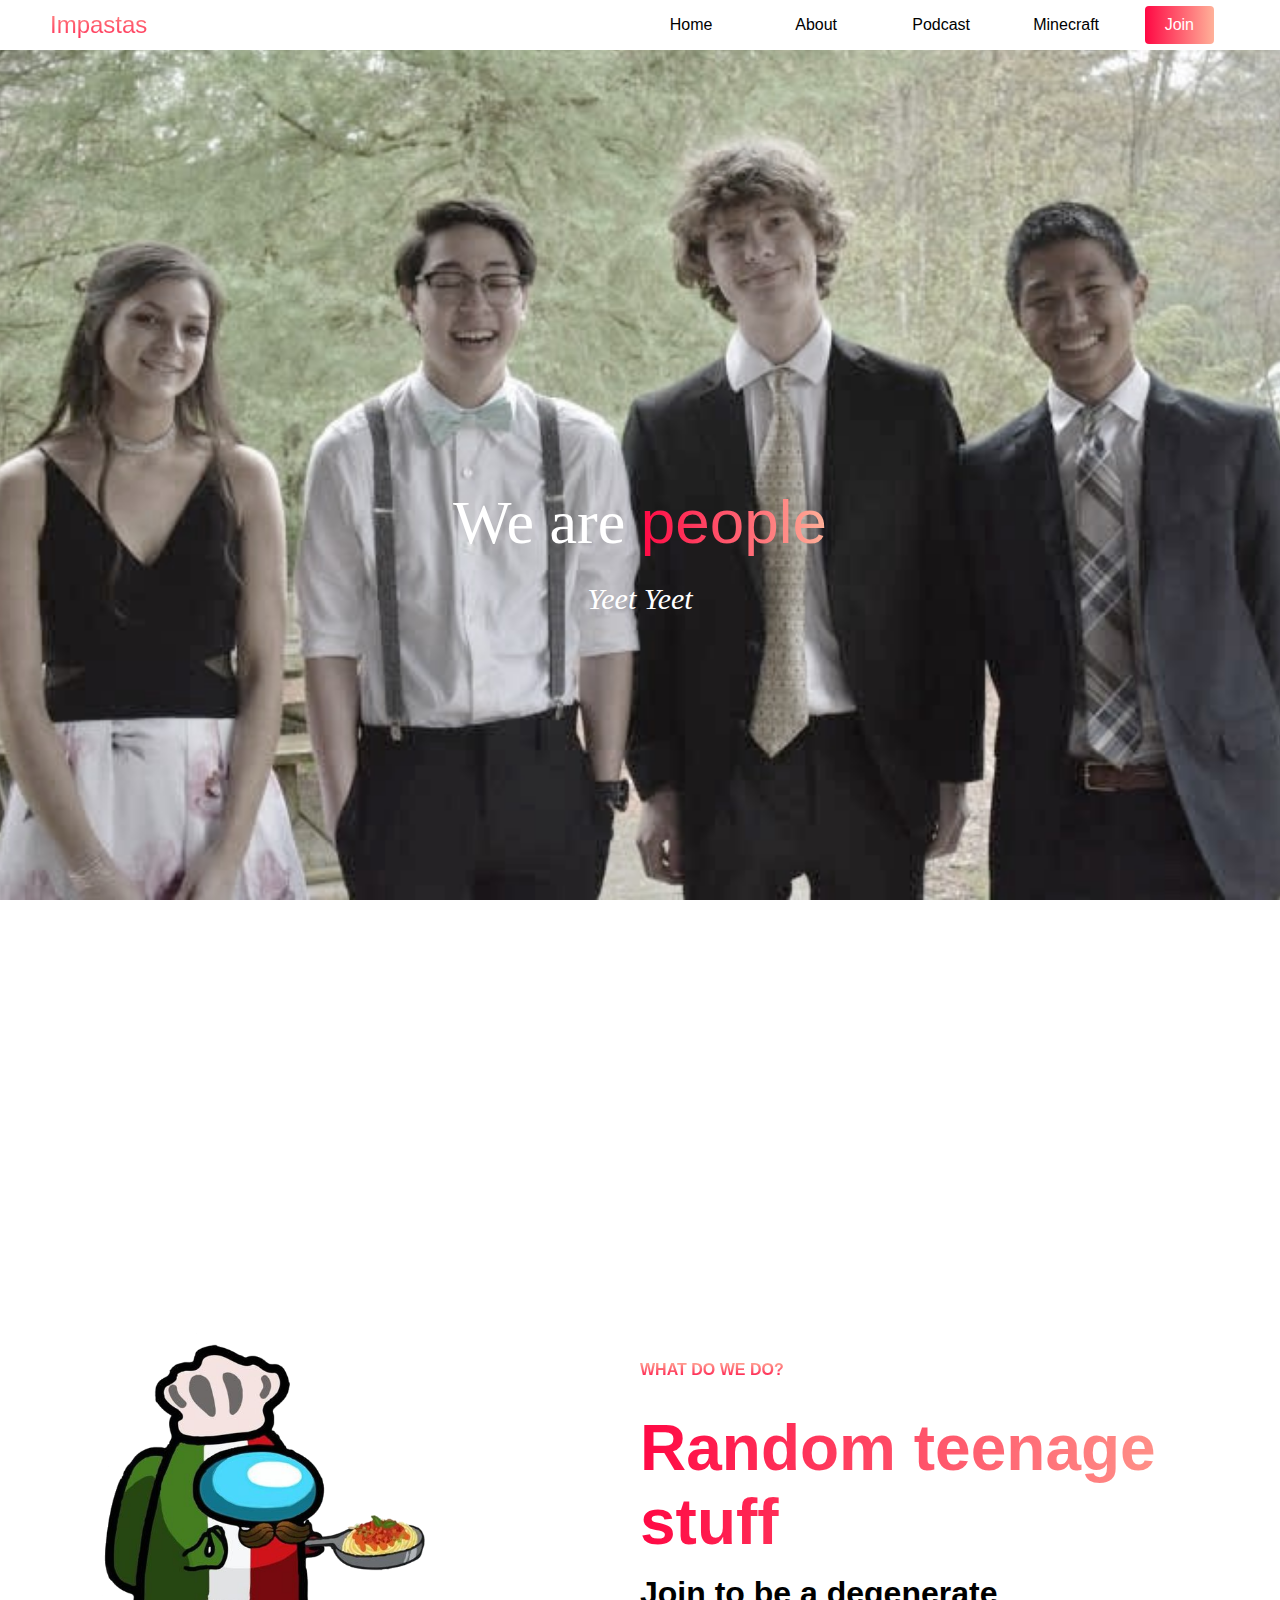
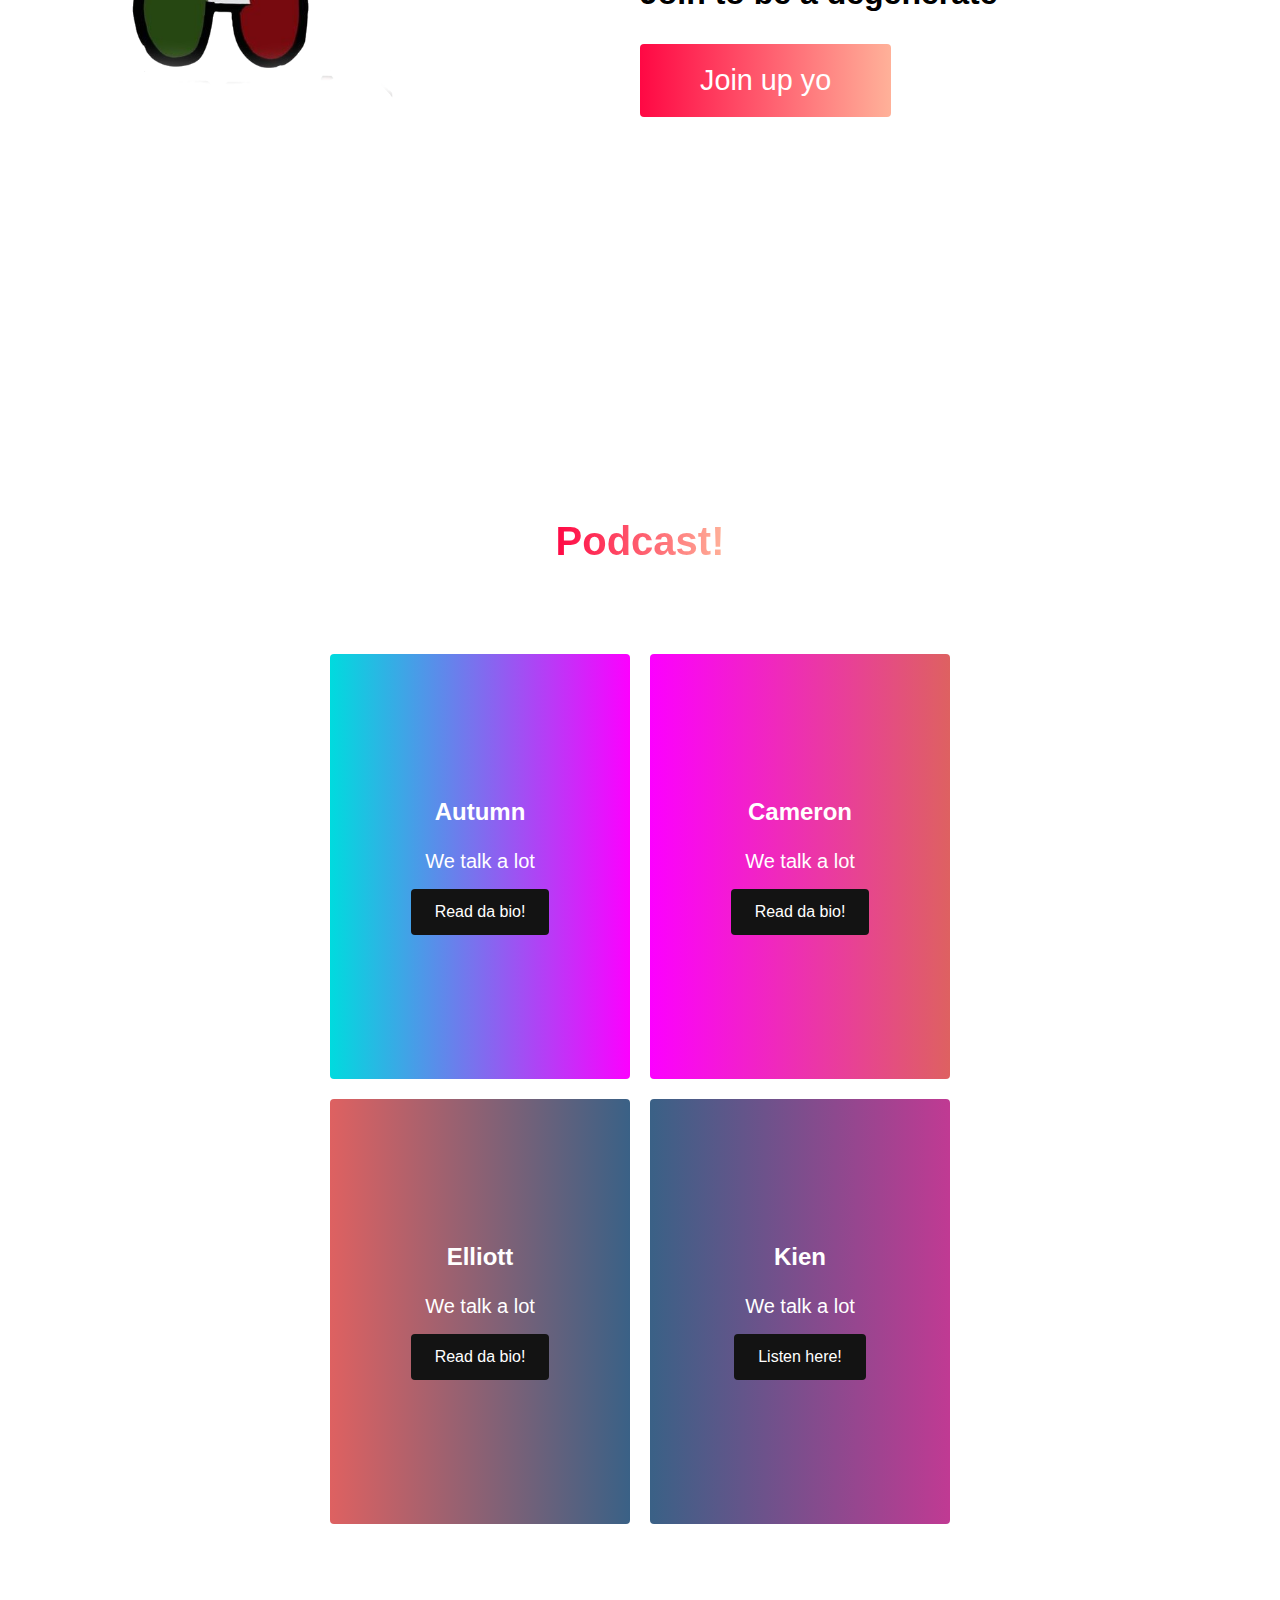
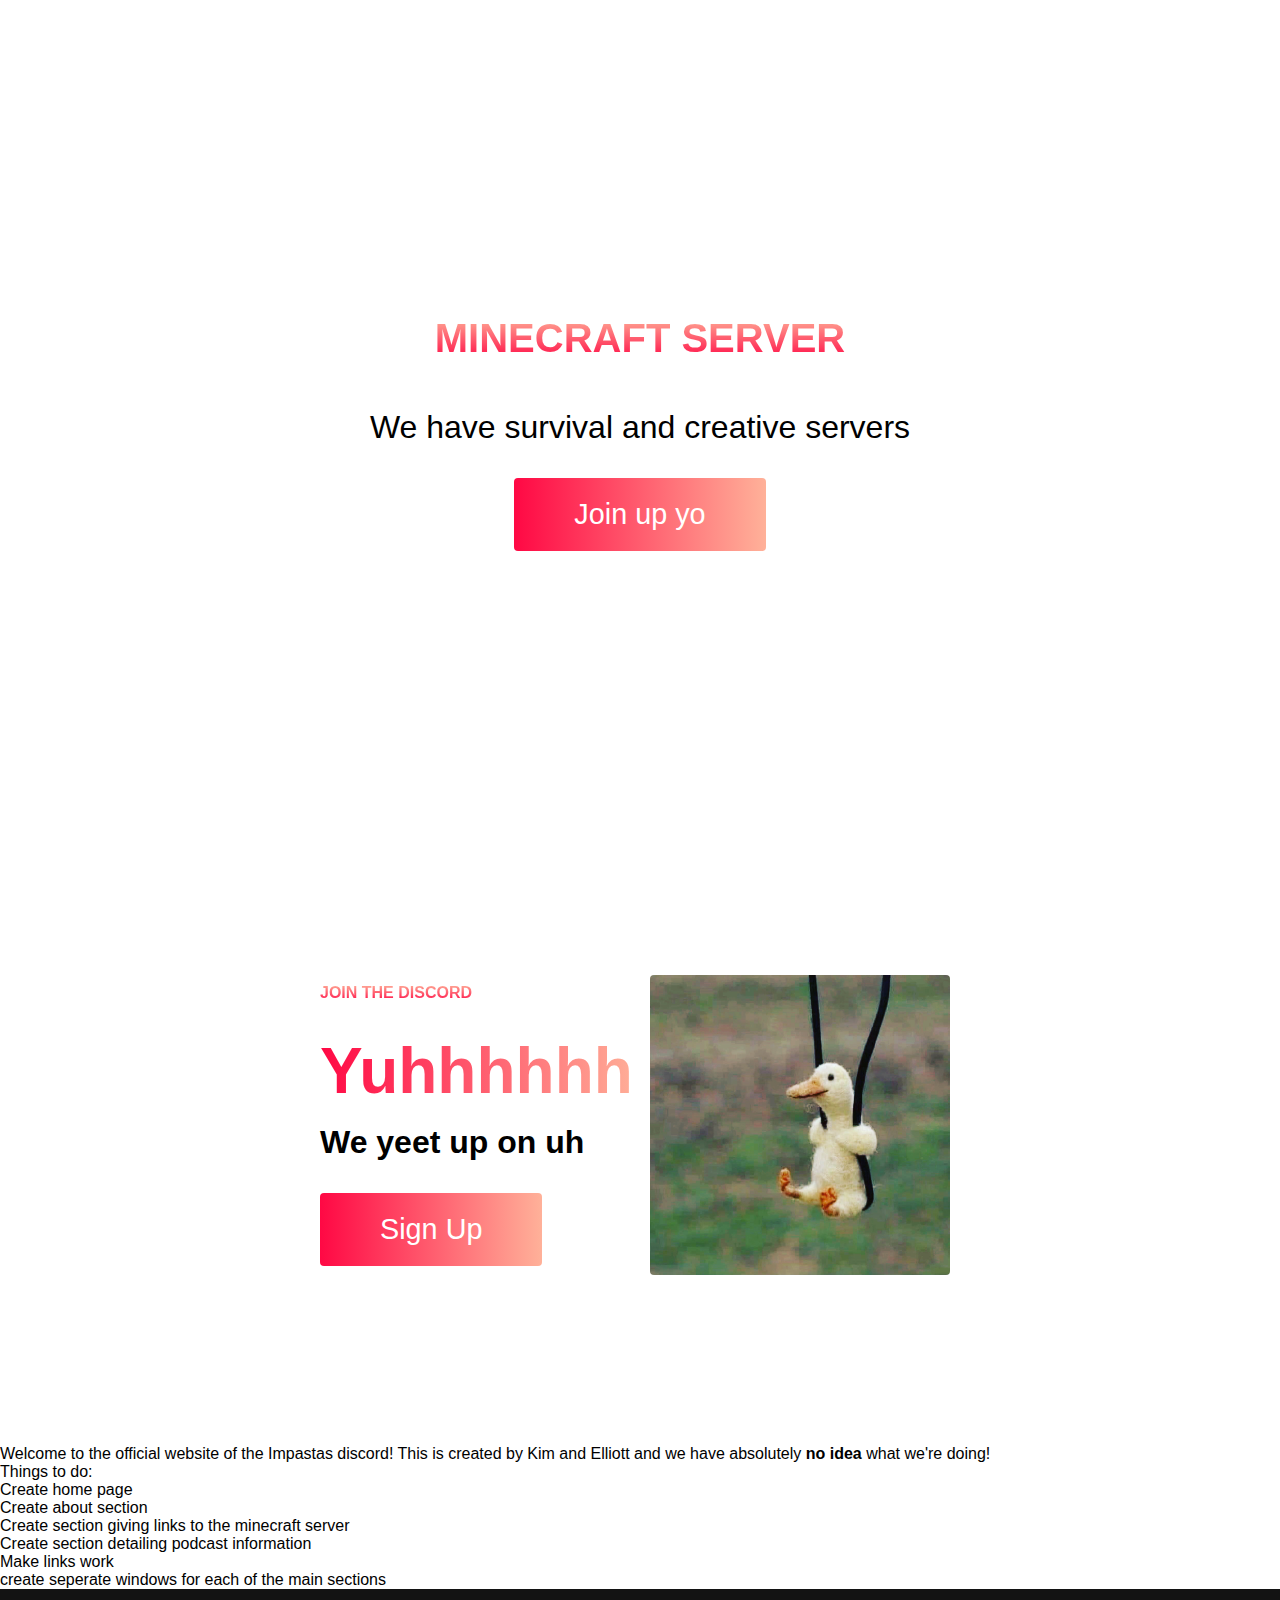
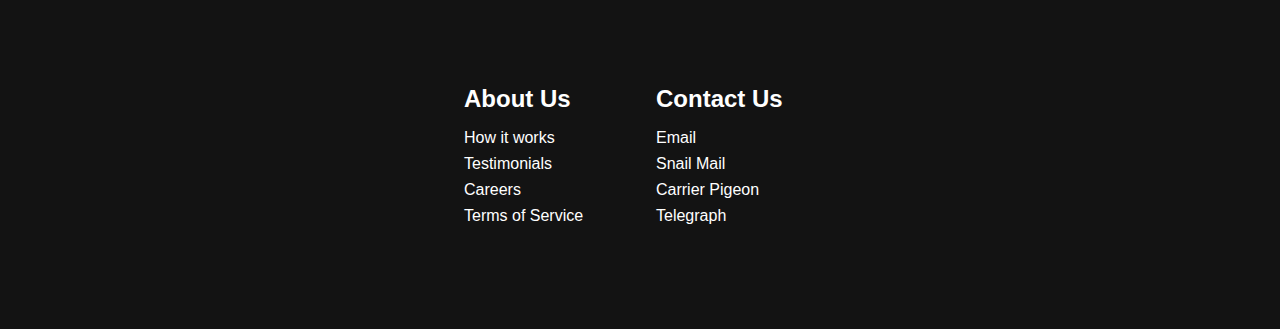
==== commit c6152b2a: "changed p color to black so text is actually visible with white background; added link to minecraft " ====
--- a/index.html
+++ b/index.html
@@ -109,11 +109,9 @@
 
   <div class="minecraft" id="minecraft">
     <div class="minecraft__container">
-
         <h1>Minecraft Server</h1>
-        <h2>We have our own private minecraft servers</h2>
         <p>We have survival and creative servers</p>
-        <button class="minecraft__btn"><a href="#">Join up yo</a></button>      
+        <button class="minecraft__btn"><a href="http://survivalmap.adroitr.net/">Join up yo</a></button>      
     </div>
   </div>
 
--- a/style.css
+++ b/style.css
@@ -7,7 +7,7 @@
 }
 
 .navbar {
-    background: #000000;
+    background: #fff;
     height: 50px;
     display: flex;
     justify-content: center;
@@ -59,7 +59,7 @@
 }
 
 .navbar__links {
-    color: #fff;
+    color: black;
     display: flex;
     align-items: center;
     justify-content: center;
@@ -91,18 +91,19 @@
     background: #942c71;  /* fallback for old browsers */
     background: -webkit-linear-gradient(to top, #ff0844 0%, #ffb199 100%);  /* Chrome 10-25, Safari 5.1-6 */
     background: linear-gradient(to right, #ff0844 0%, #ffb199 100%); /* W3C, IE 10+/ Edge, Firefox 16+, Chrome 26+, Opera 12+, Safari 7+ */
-    color: #fff;
+    color: white;
     transition: all 0.3s
 }
 
 .navbar__links:hover {
-    color: #9518fc;
+    color: #ff8177;
     transition: all 0.3s ease;
 }
 
 @media screen and (max-width: 960px) {
     .navbar {
-        background: #000000;
+        background: black;
+        font-family: proxima-nova;
     }
     
     .navbar__container {
@@ -125,13 +126,13 @@
         opacity: 1;
         transition: all 0.5s ease;
         z-index: -1;
-        background: #1313;
+        background: white;
     }
 
     /* showcases the drop-down menu when the button is actually clicked */
     .navbar__menu.active {
-        background: rgba(0, 0, 0, 0.2);
-        background-color: rgba(0,0,0,0.95);
+        background: rgba(216, 216, 216, 0.2);
+        background-color: rgba(255, 255, 255, 0.85);
         top: 100%;
         opacity: 1;
         transition: all 0.5s ease;
@@ -149,7 +150,7 @@
         height: 3px;
         margin: 5px auto;
         transition: all 0.3 ease-in-out;
-        background: #fff;
+        background: white;
     }
 
     .navbar__item {
@@ -287,7 +288,7 @@
 
 /* About Section */
 .main {
-    background-color: black;
+    background-color: white;
     padding: 10rem 0;
 }
 
@@ -339,6 +340,7 @@
     margin-top: 1rem;
     font-size: 2rem;
     font-weight: 700;
+    color: #000000;
 }
 
 .main__btn {
@@ -611,8 +613,9 @@
 
 /* =-=============================================== Server Section ================================================================ */
 .minecraft {
-    background-color: #131313;
+    /* background-color: #fff; */
     padding: 10rem 0;
+    color: black;
 }
 
 .minecraft__container {
@@ -627,10 +630,6 @@
     padding: 30px;
     text-align: center;
     margin-bottom: 4rem;
-}
-
-.minecraft__container {
-    color: #fff;
     width: 100%;
 }
 
@@ -648,22 +647,11 @@
     margin-bottom: 32px;
 }
 
-.minecraft__container h2 {
-    font-size: 4rem;
-    background: #942c71;  /* fallback for old browsers */
-    background: -webkit-linear-gradient(to right, #ff0844 0%, #ffb199 100%);  /* Chrome 10-25, Safari 5.1-6 */
-    background: linear-gradient(to right, #ff0844 0%, #ffb199 100%); /* W3C, IE 10+/ Edge, Firefox 16+, Chrome 26+, Opera 12+, Safari 7+ */ 
-    -webkit-background-clip: text;
-    -moz-background-clip: text;
-    background-clip: text;
-    -webkit-text-fill-color: transparent;
-    -moz-text-fill-color: transparent;
-}
-
 .minecraft__container p {
+    color: #000000;
     margin-top: 1rem;
     font-size: 2rem;
-    font-weight: 700;
+
 }
 
 .minecraft__btn {
@@ -680,6 +668,7 @@
     transition: all 0.35s;
     outline: none;
 }
+
 
 .minecraft__btn a {
     position: relative;
@@ -731,17 +720,14 @@
     margin-top: 2rem;
 }
 
-.minecraft__container p {
-    margin-top: 1rem;
-    font-size: 1.5rem;
-}
+
 /*******************************************************************************/
 
 
 
 
 .join {
-    background-color: #131313;
+    background-color: #fff;
     padding: 10rem 0;
 }
 
@@ -753,7 +739,7 @@
     margin: 0 auto;
     height: 90%;
     z-index: 1;
-    width: 100%;
+    width: 50vw;
     max-width: 1300px;
     padding: 1 50px;
 }
@@ -775,6 +761,7 @@
     -moz-text-fill-color: transparent;
     text-transform: uppercase;
     margin-bottom: 32px;
+
 }
 
 .join__content h2 {
@@ -791,6 +778,7 @@
 
 .join__content p {
     margin-top: 1rem;
+    color: #000000; 
     font-size: 2rem;
     font-weight: 700;
 }
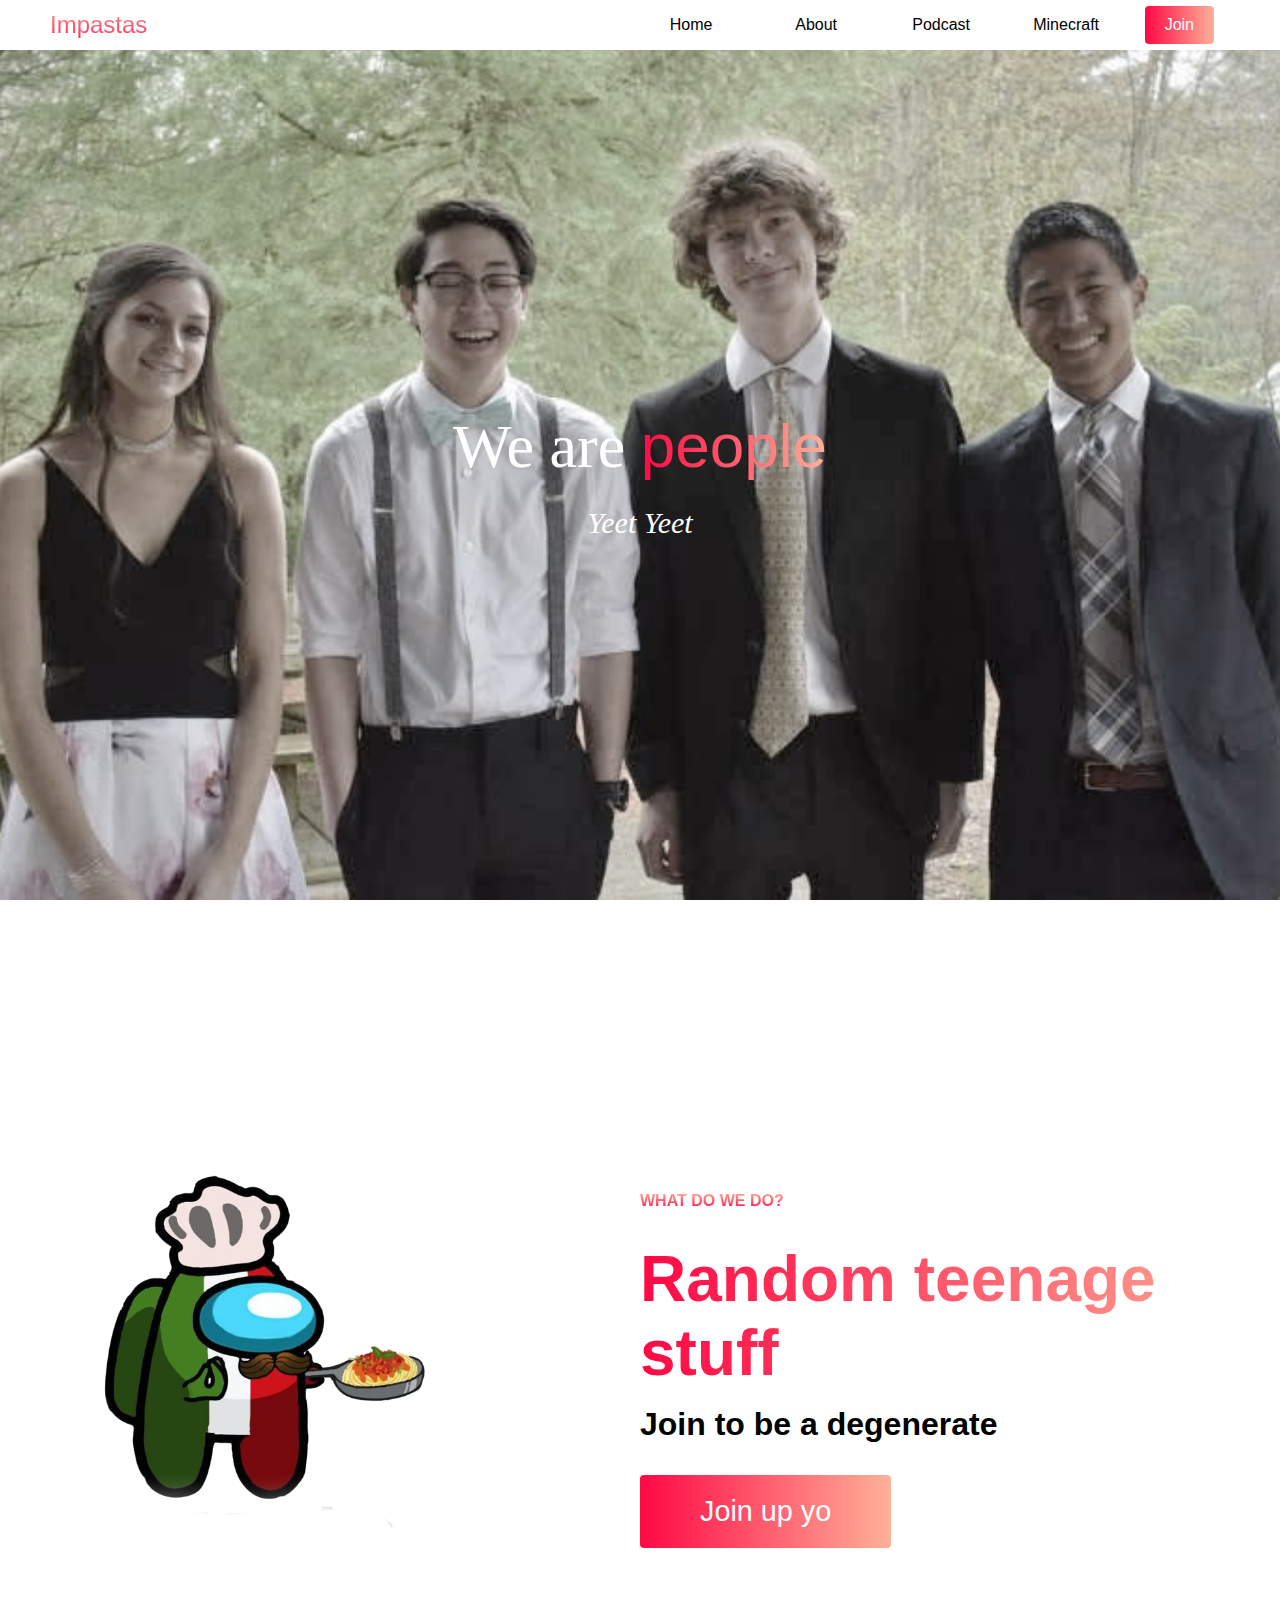
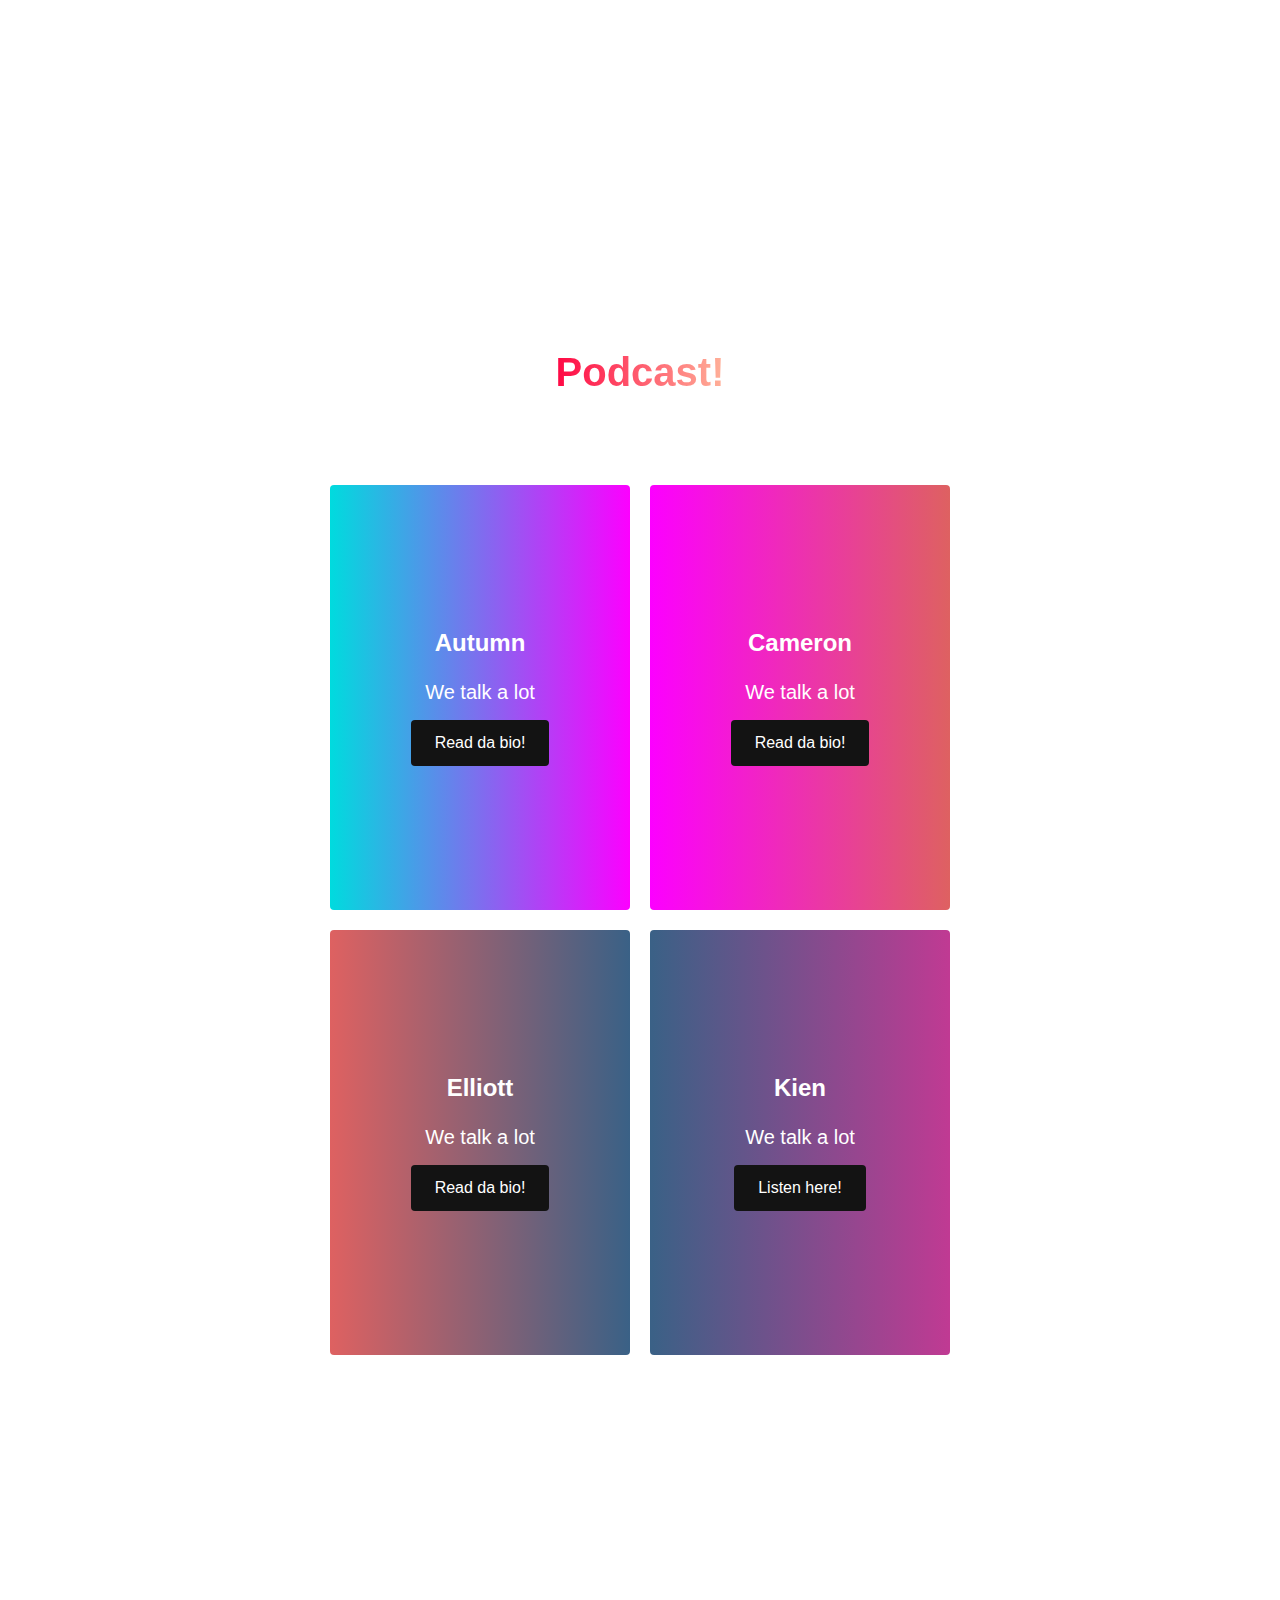
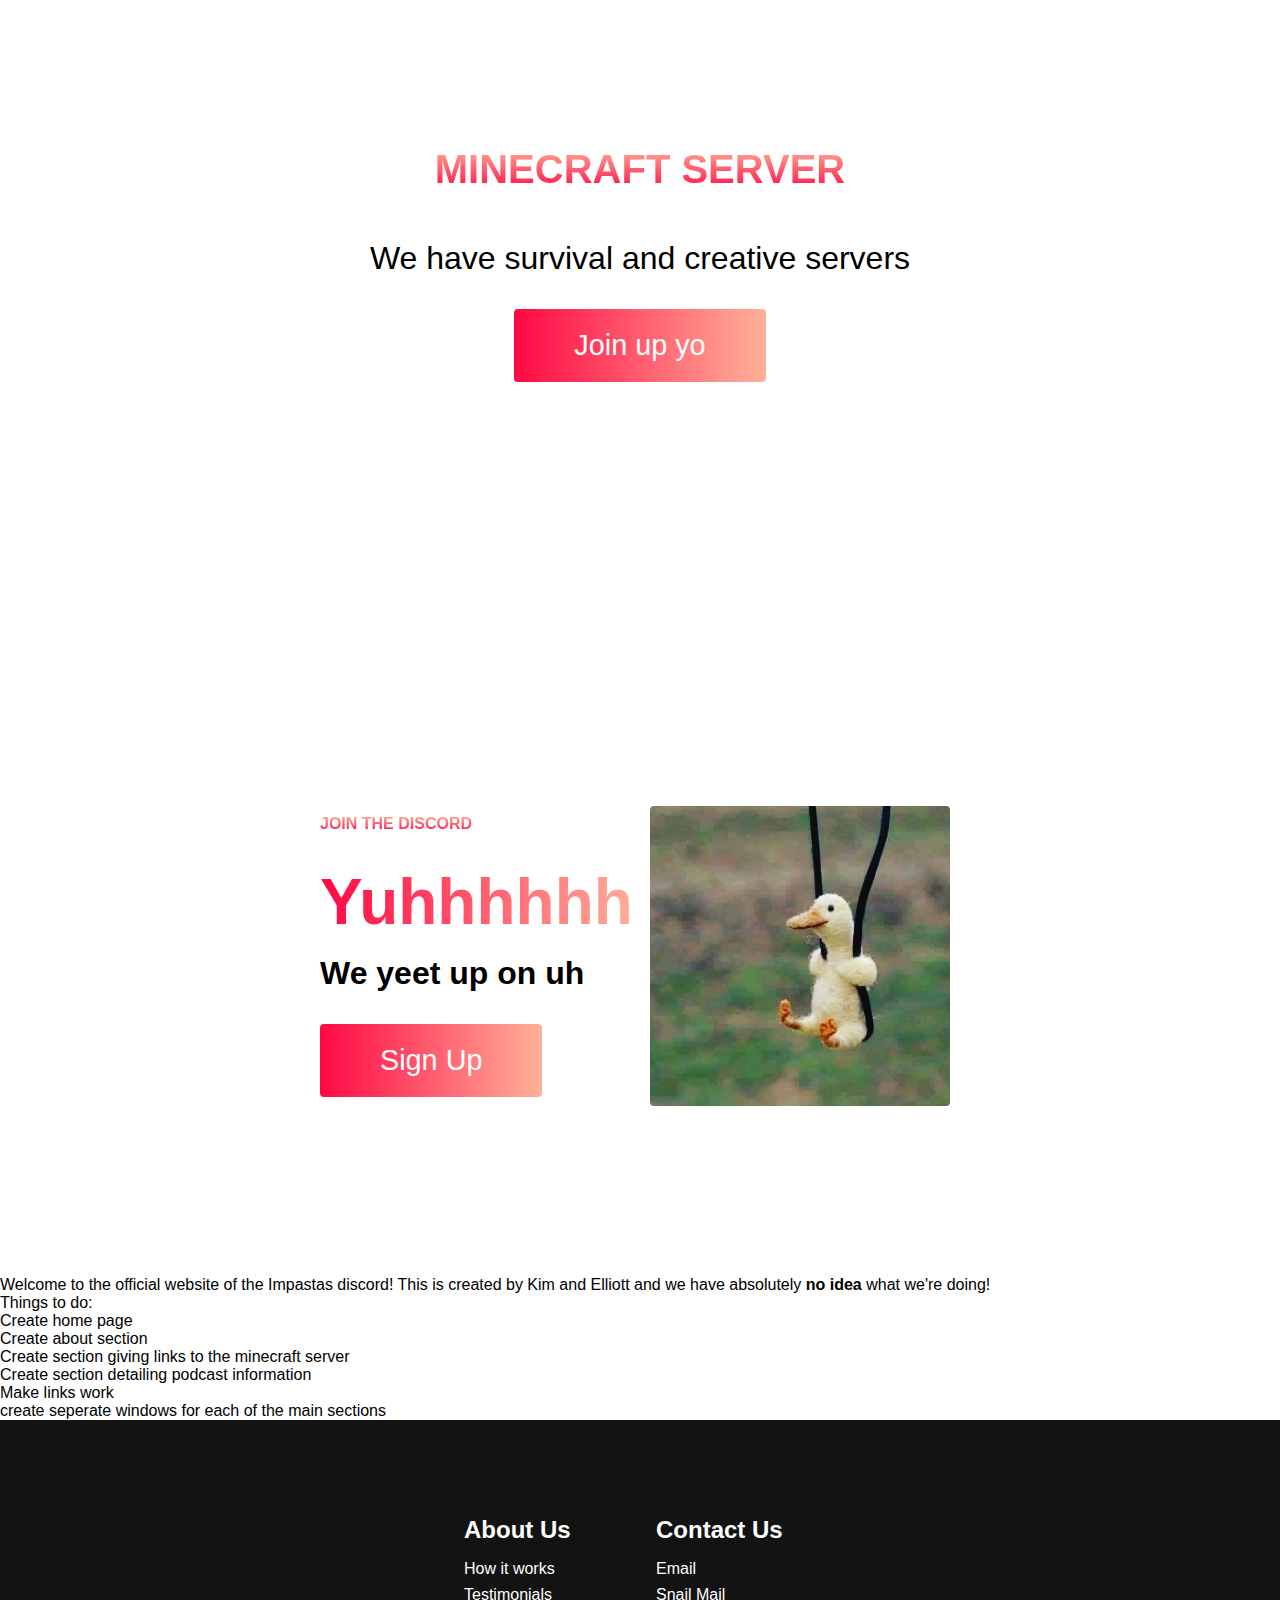
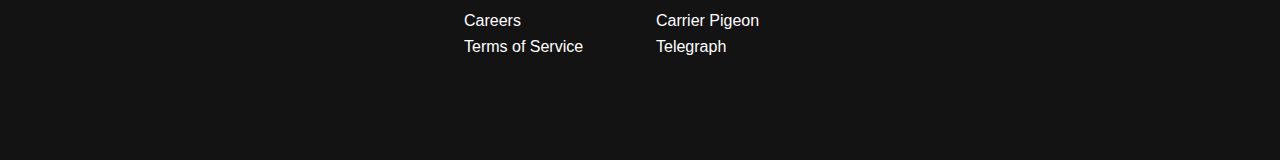
==== commit 82a5abf8: "Playing around with fetch()" ====
--- a/index.html
+++ b/index.html
@@ -125,7 +125,7 @@
       <h1>Join the Discord</h1>
       <h2>Yuhhhhhh</h2>
       <p>We yeet up on uh</p>
-      <button class="join__btn"><a href="#">Sign Up</a></button>
+      <button class="join__btn"><a href="API/testing.html">Sign Up</a></button>
     </div>
 
     <div class="join__img--container">
--- a/style.css
+++ b/style.css
@@ -210,7 +210,7 @@
     padding: 200px 0;
     background-size: cover;
     width: 100vw;
-    height: 83.5vw;
+    height: 100vh;
     background-position: center center;
     background-repeat: no-repeat;
     background-attachment: fixed;
@@ -269,7 +269,7 @@
         /* background-image: url(Hero-image.jpg);  */
         padding: 200px 0;
         width: 100vw;
-        height: 83.5vw;
+        height: 100vh;
         background-position: center center;
         background-size: contain;
         background-attachment: scroll;
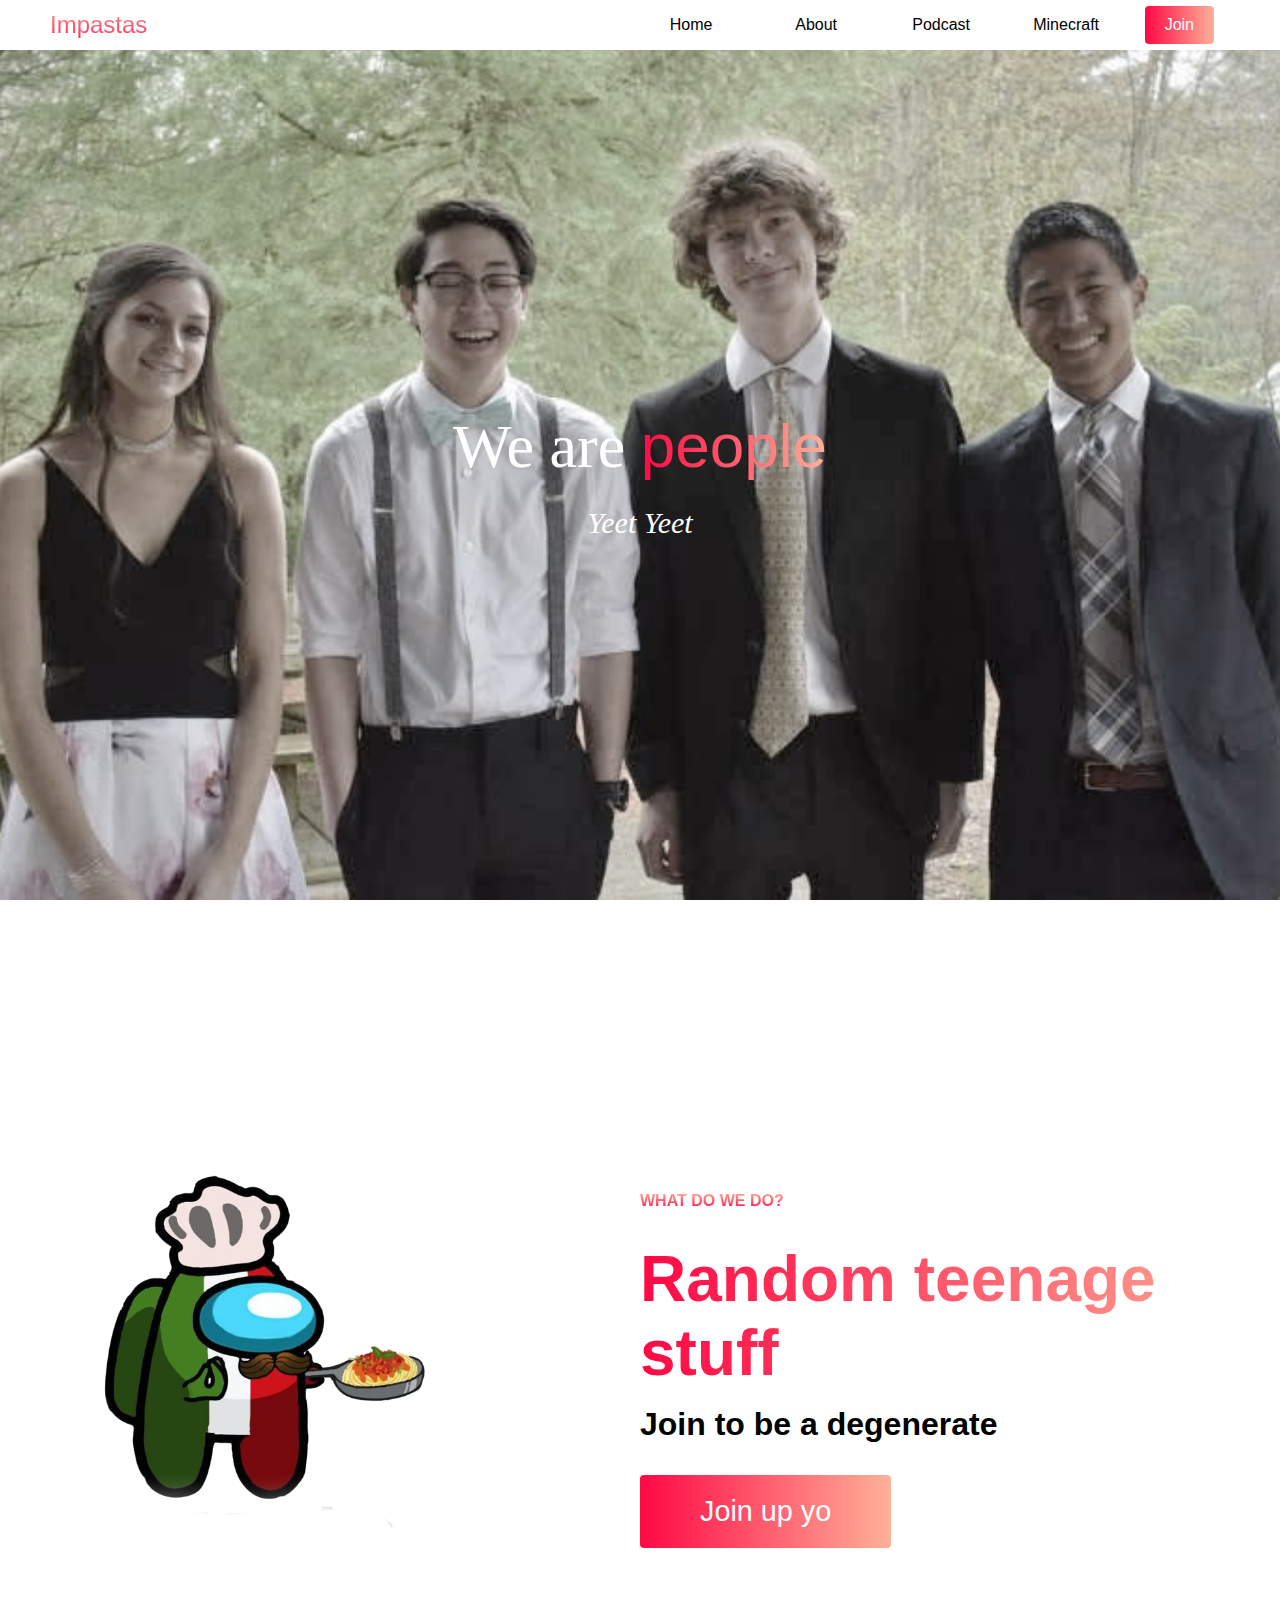
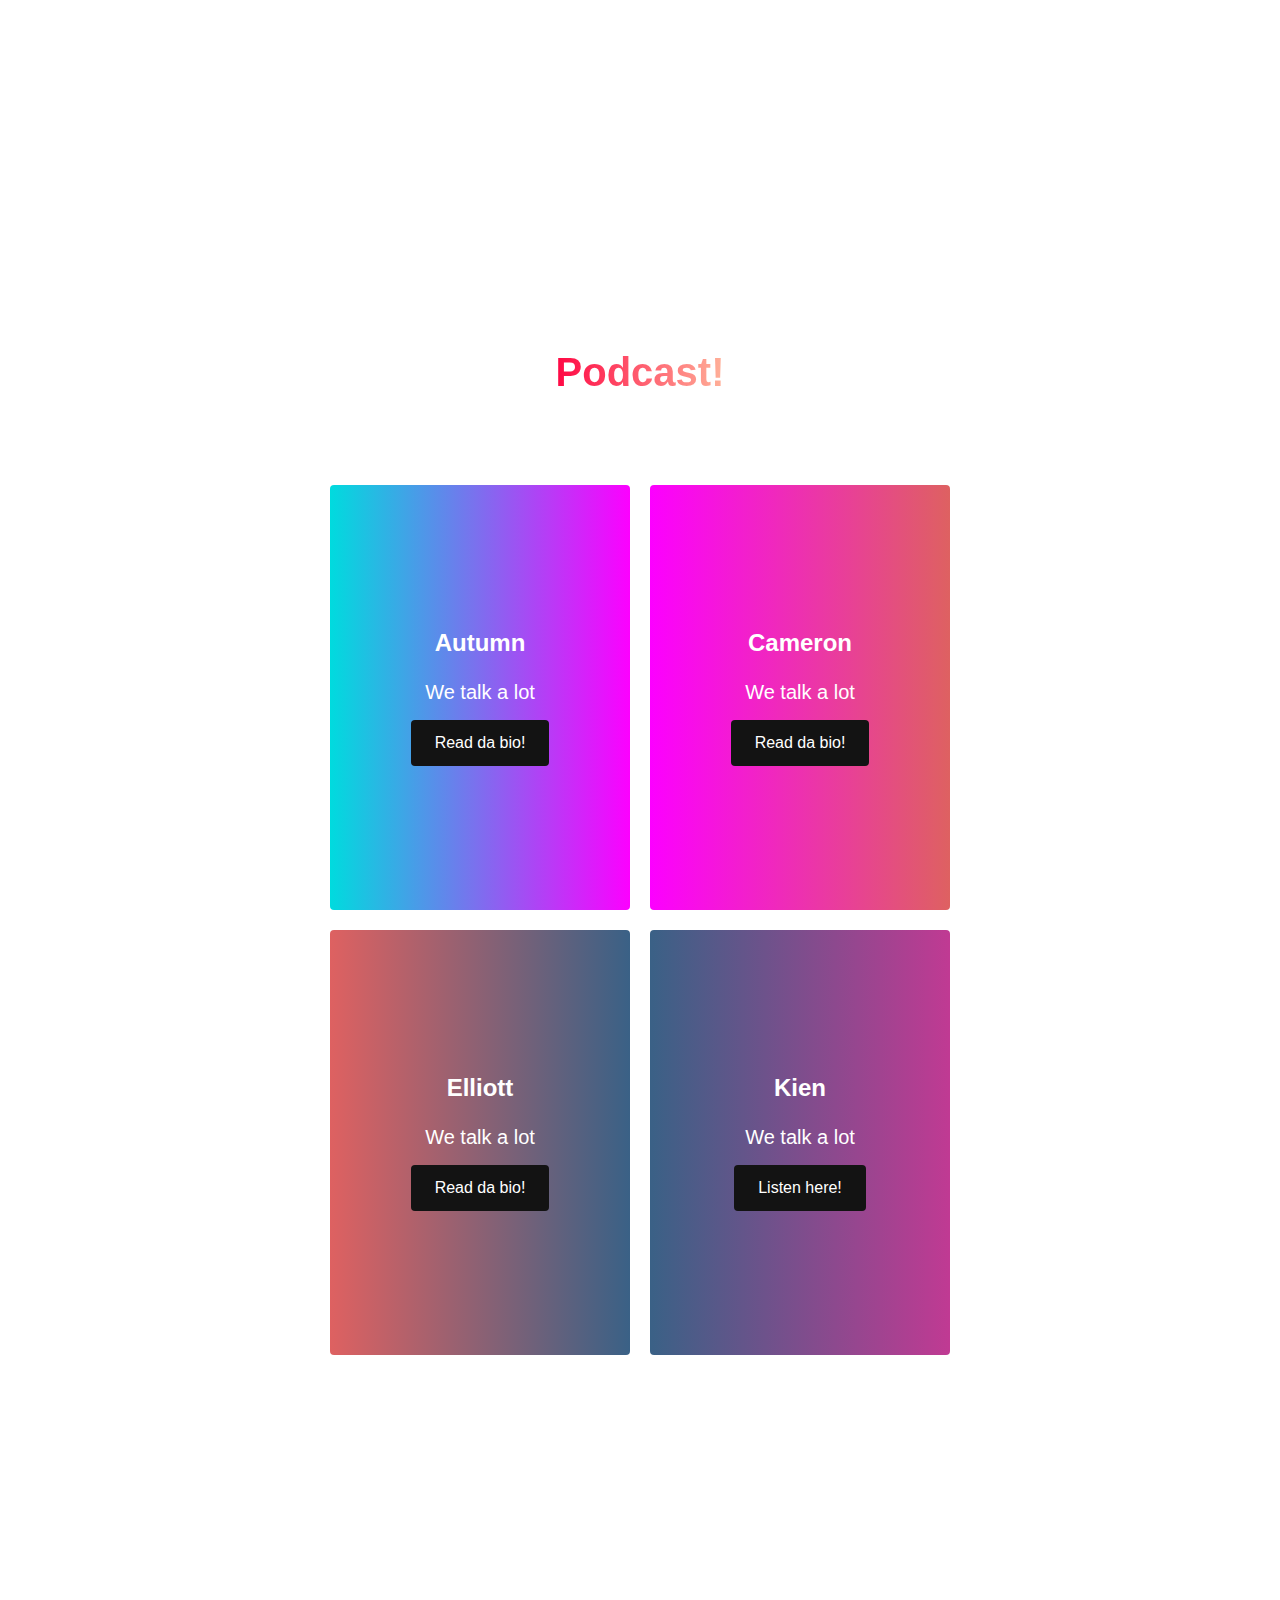
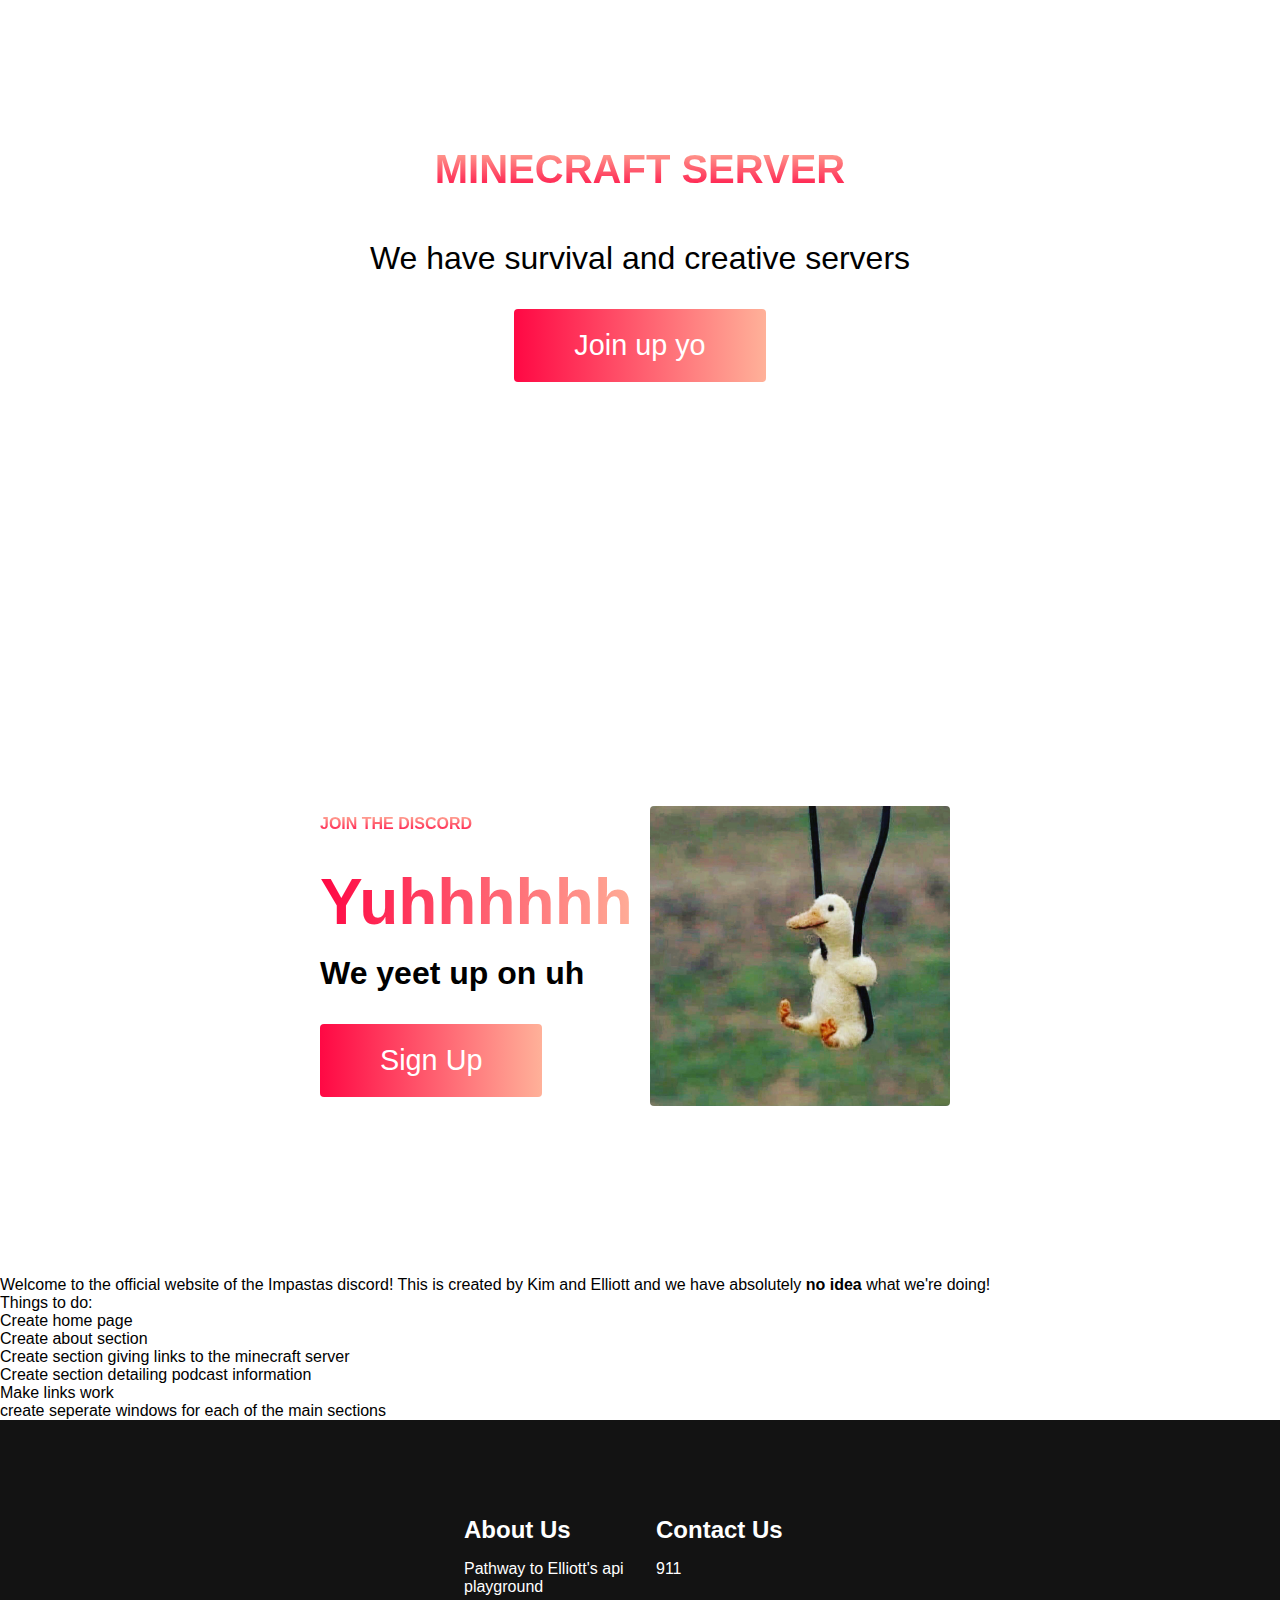
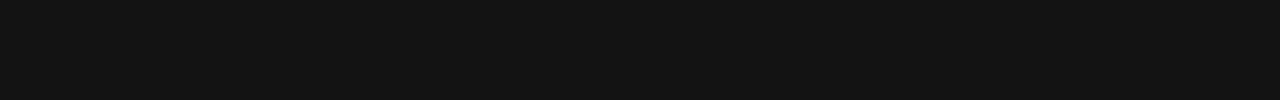
==== commit f78ad8d4: "Restored 'sign up' button link and created footer link to api playground" ====
--- a/index.html
+++ b/index.html
@@ -125,7 +125,7 @@
       <h1>Join the Discord</h1>
       <h2>Yuhhhhhh</h2>
       <p>We yeet up on uh</p>
-      <button class="join__btn"><a href="API/testing.html">Sign Up</a></button>
+      <button class="join__btn"><a href="#">Sign Up</a></button>
     </div>
 
     <div class="join__img--container">
@@ -150,17 +150,11 @@
         <div class="footer__link--wrapper">
           <div class="footer__link--items">
             <h2>About Us</h2>
-            <a href="/sign-up">How it works</a>
-            <a href="/sign-up">Testimonials</a>
-            <a href="/sign-up">Careers</a>
-            <a href="/sign-up">Terms of Service</a>
+            <a href="API/testing.html">Pathway to Elliott's api playground</a>
           </div>
           <div class="footer__link--items">
             <h2>Contact Us</h2>
-            <a href="/sign-up">Email</a>
-            <a href="/sign-up">Snail Mail</a>
-            <a href="/sign-up">Carrier Pigeon</a>
-            <a href="/sign-up">Telegraph</a>
+            <p>911</p>
           </div>
         </div>
       </div>
--- a/style.css
+++ b/style.css
@@ -938,6 +938,20 @@
     transition: 0.3 ease-out;
 }
 
+.footer__link--items p {
+    color: #fff;
+    text-decoration: none;
+    margin-bottom: 0.5rem;
+    transition: 0.3 ease-out;
+}
+
+.footer__link--items p:hover {
+    color: #e9e9e9;
+    transition: 0.3 ease-out;
+}
+
+
+
 @media screen and (max-sidth: 820px) {
     .footer__links {
         padding-top: 2rem;
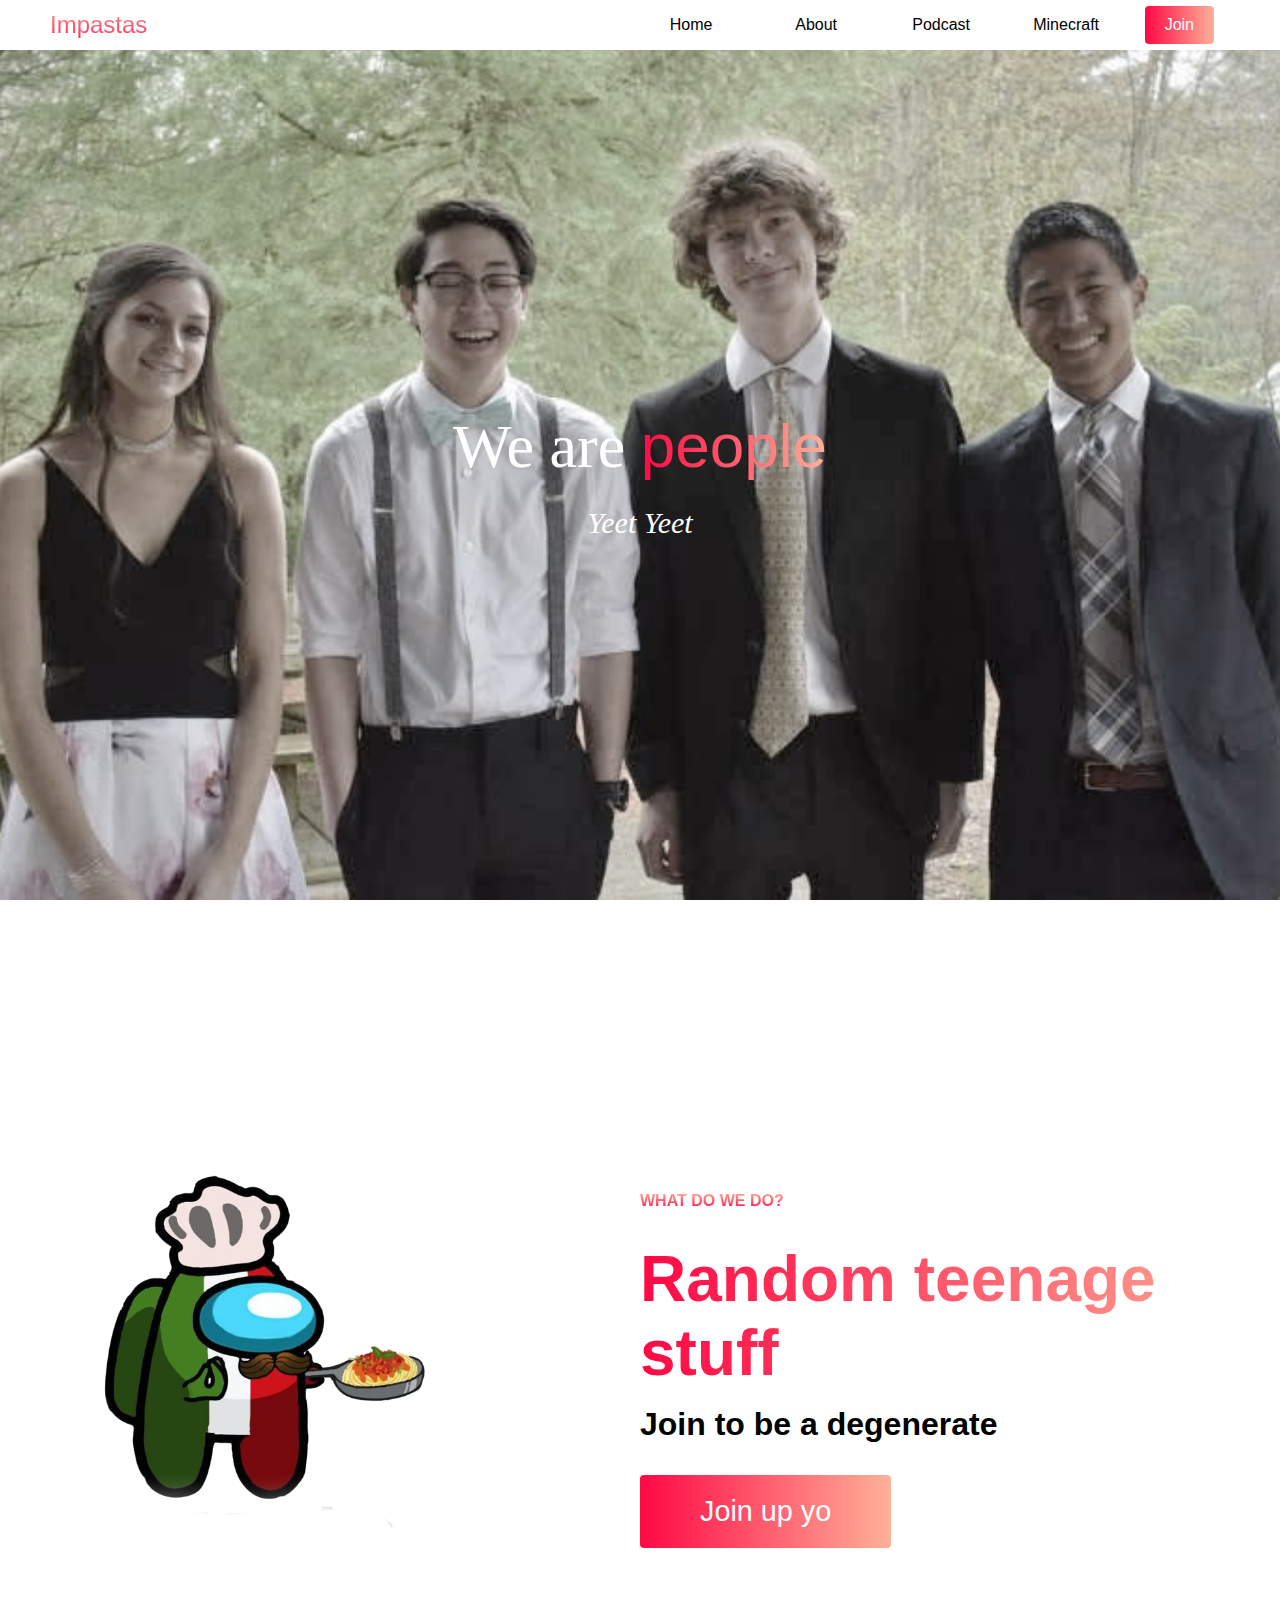
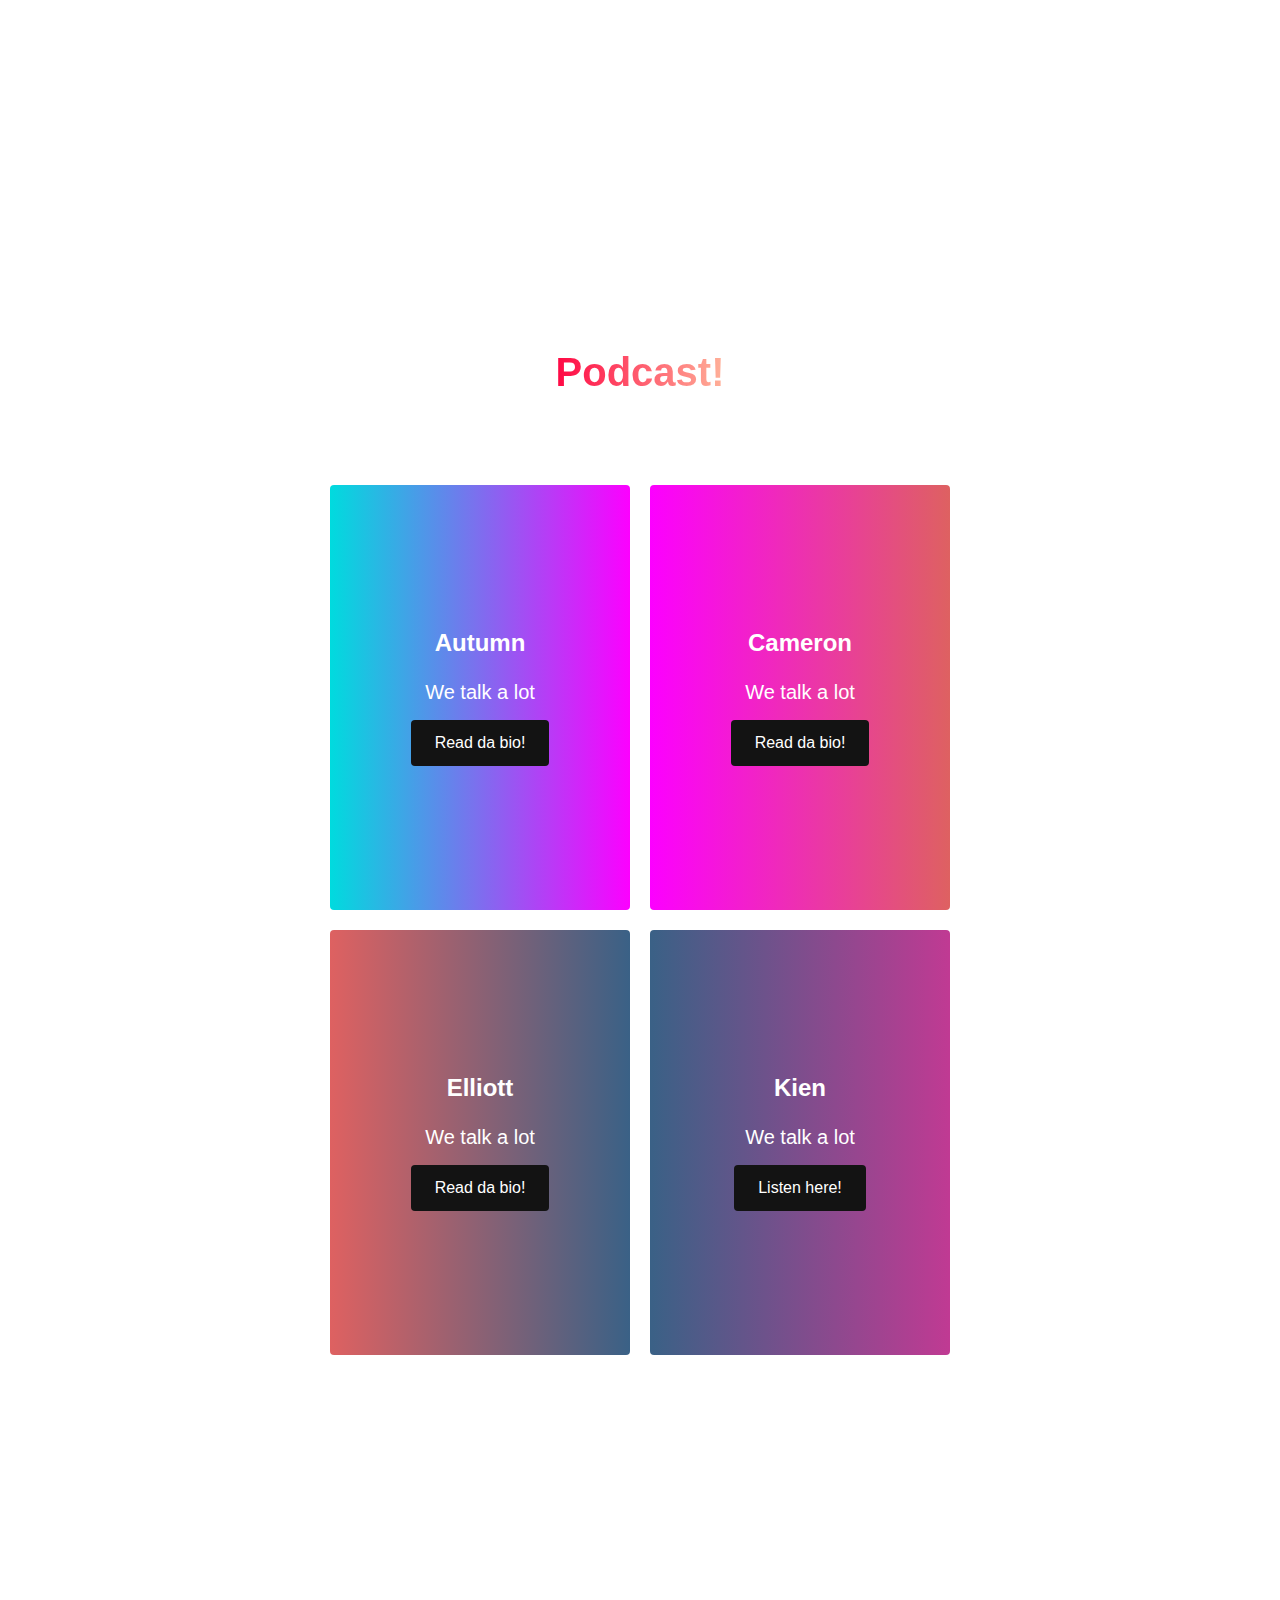
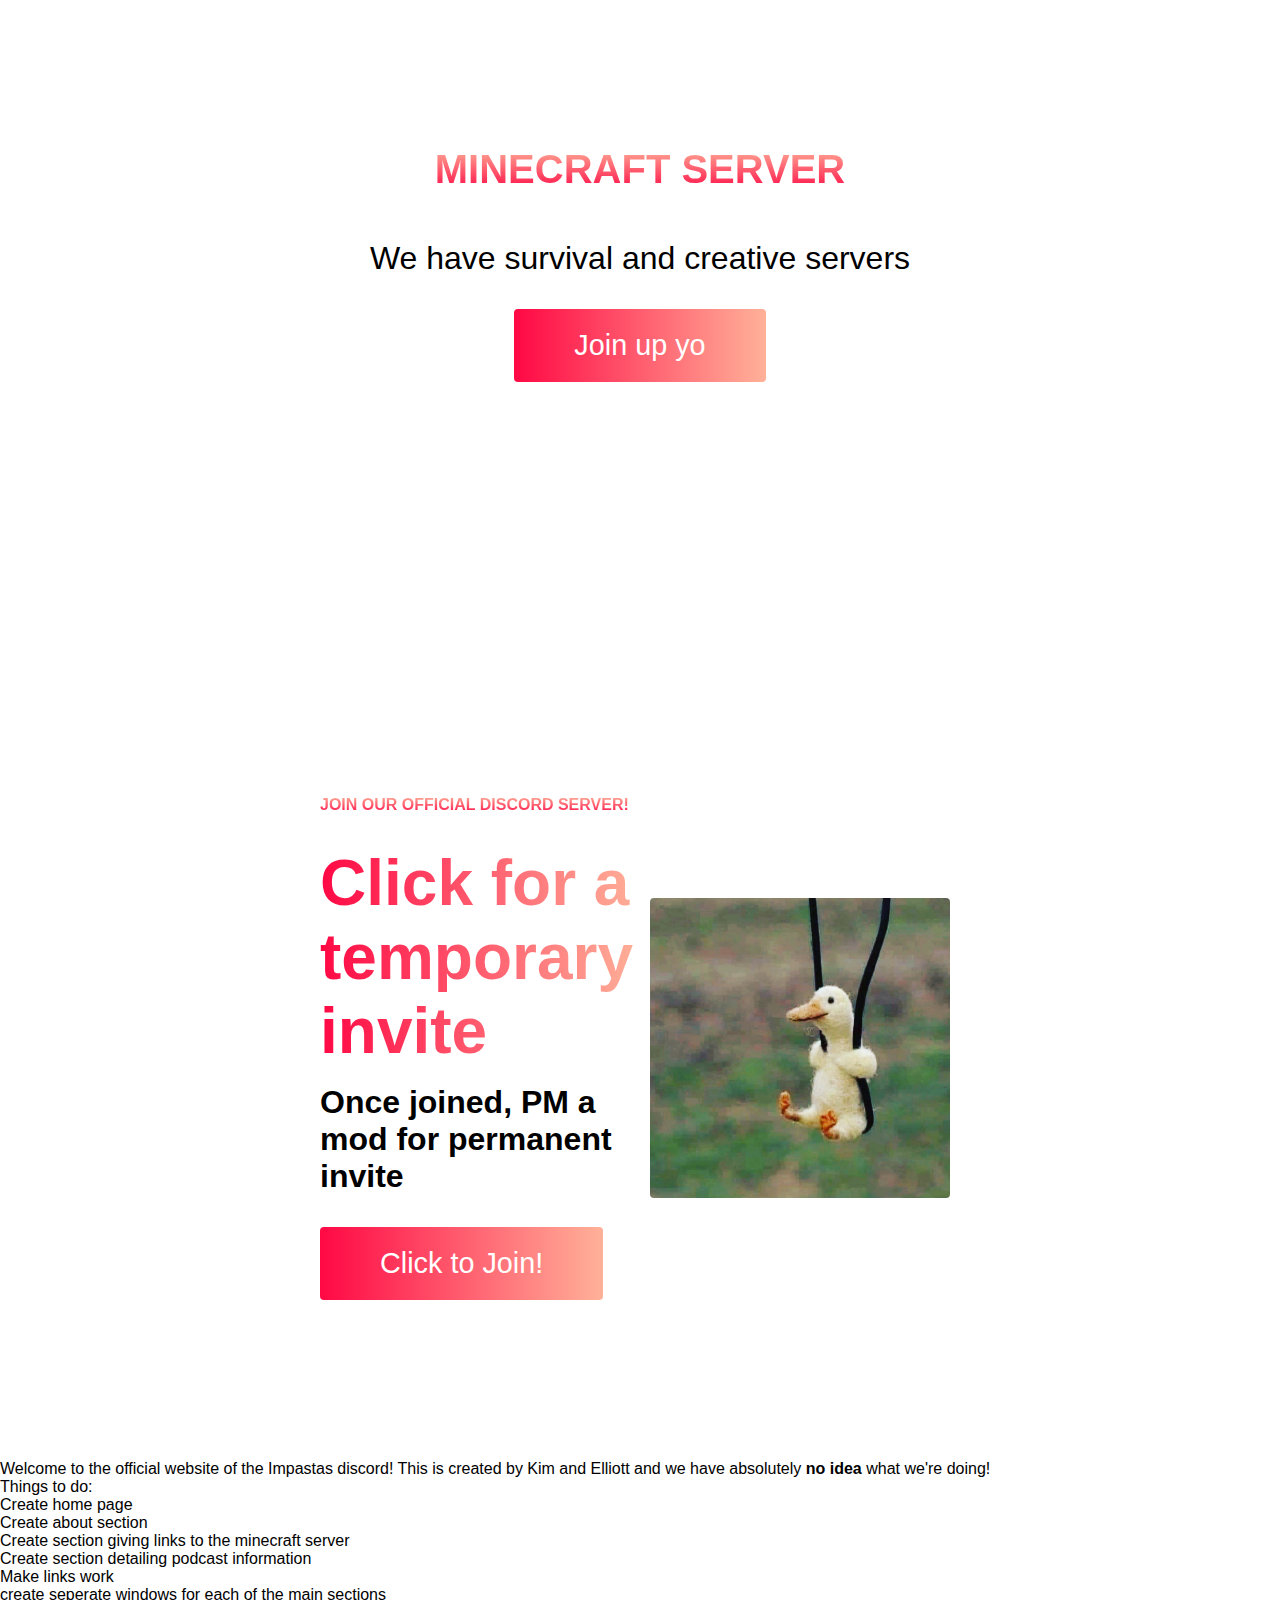
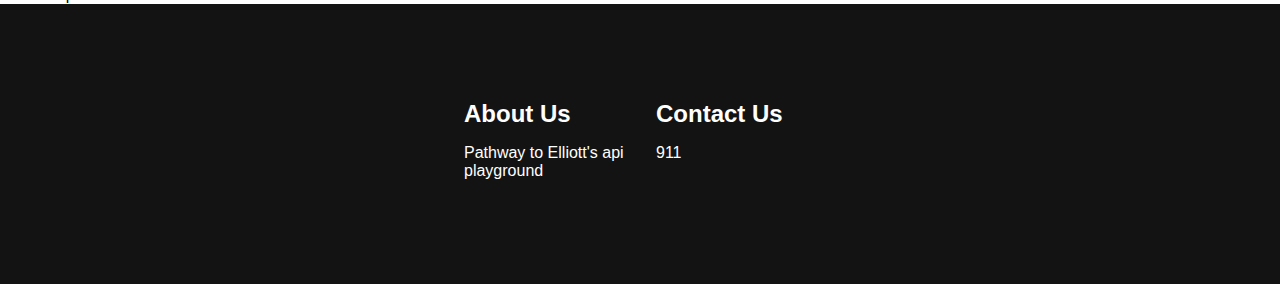
==== commit 42d6d228: "Implemented discord server invite link" ====
--- a/index.html
+++ b/index.html
@@ -122,10 +122,10 @@
 <div class="join" id="join">
   <div class="join__container">
     <div class="join__content">
-      <h1>Join the Discord</h1>
-      <h2>Yuhhhhhh</h2>
-      <p>We yeet up on uh</p>
-      <button class="join__btn"><a href="#">Sign Up</a></button>
+      <h1>Join our Official Discord Server!</h1>
+      <h2>Click for a temporary invite</h2>
+      <p>Once joined, PM a mod for permanent invite</p>
+      <button class="join__btn"><a href="https://discord.gg/Gne6RFY2Zk">Click to Join!</a></button>
     </div>
 
     <div class="join__img--container">
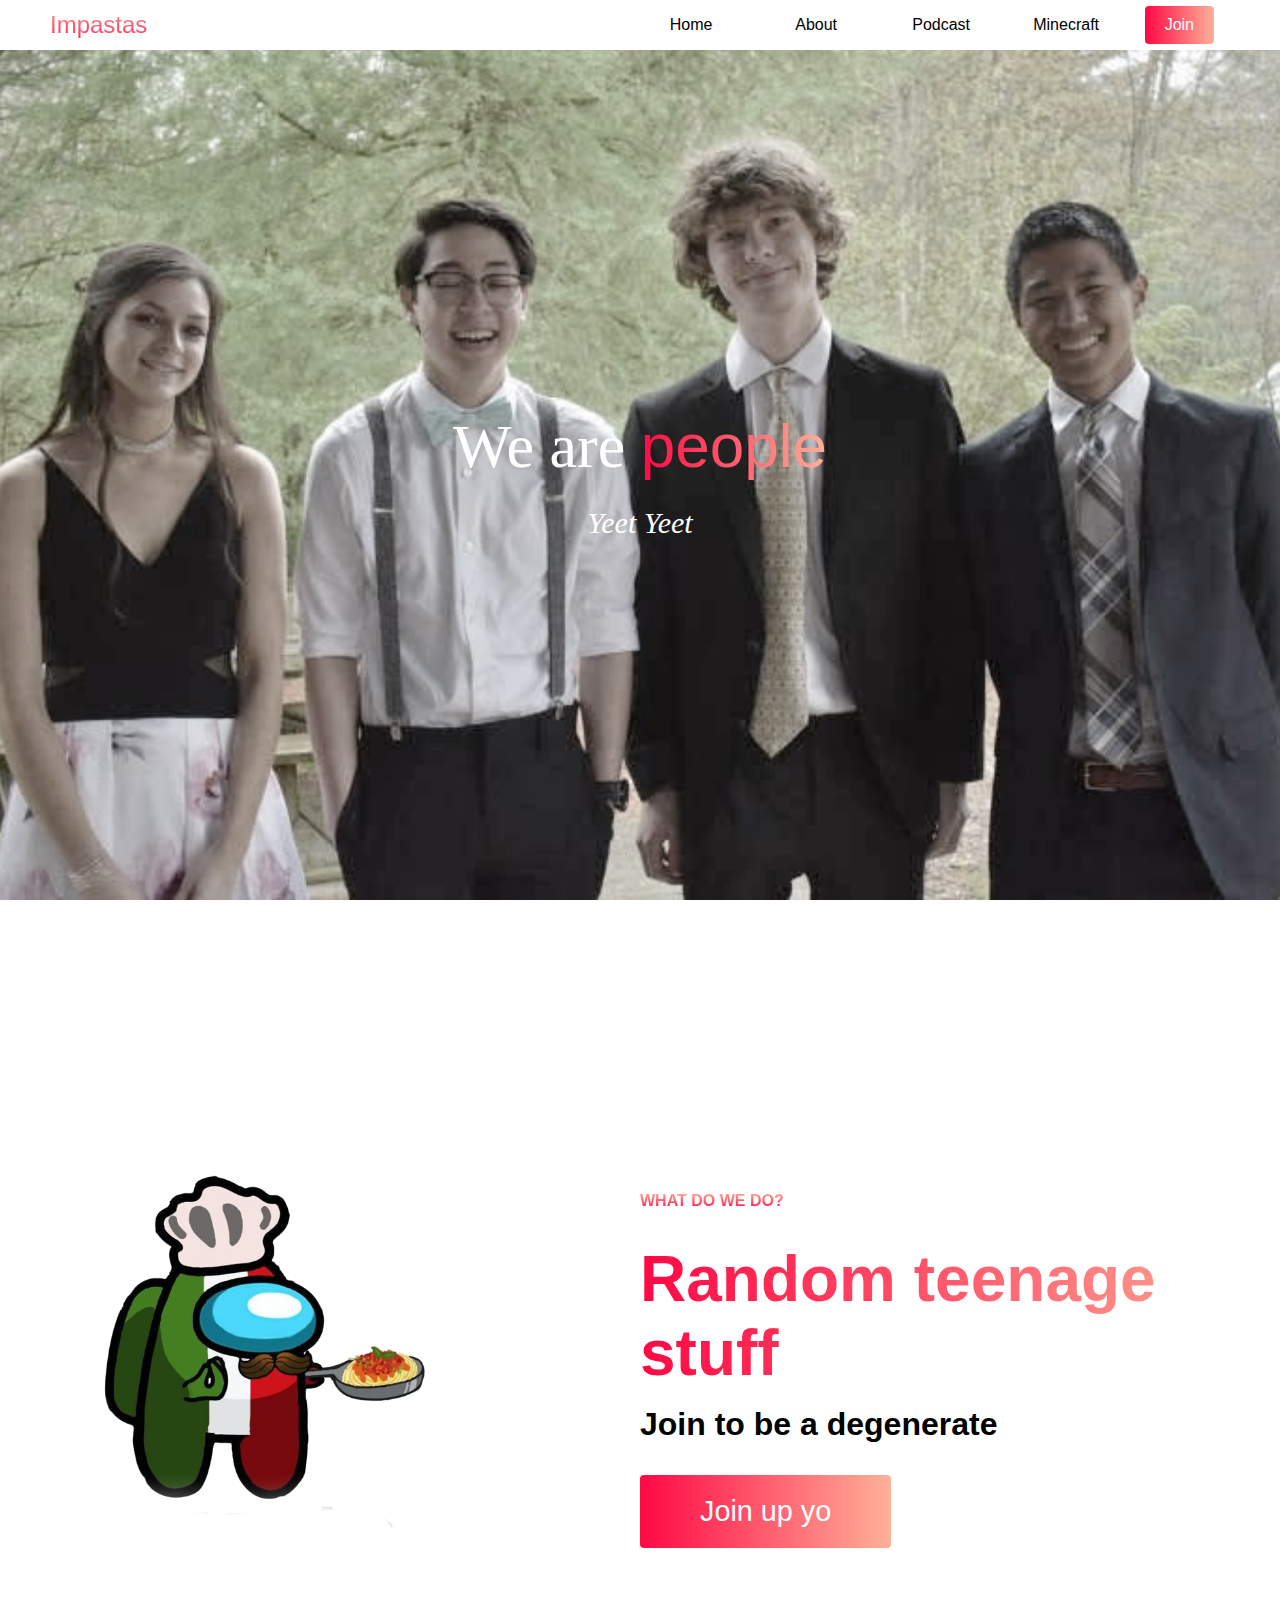
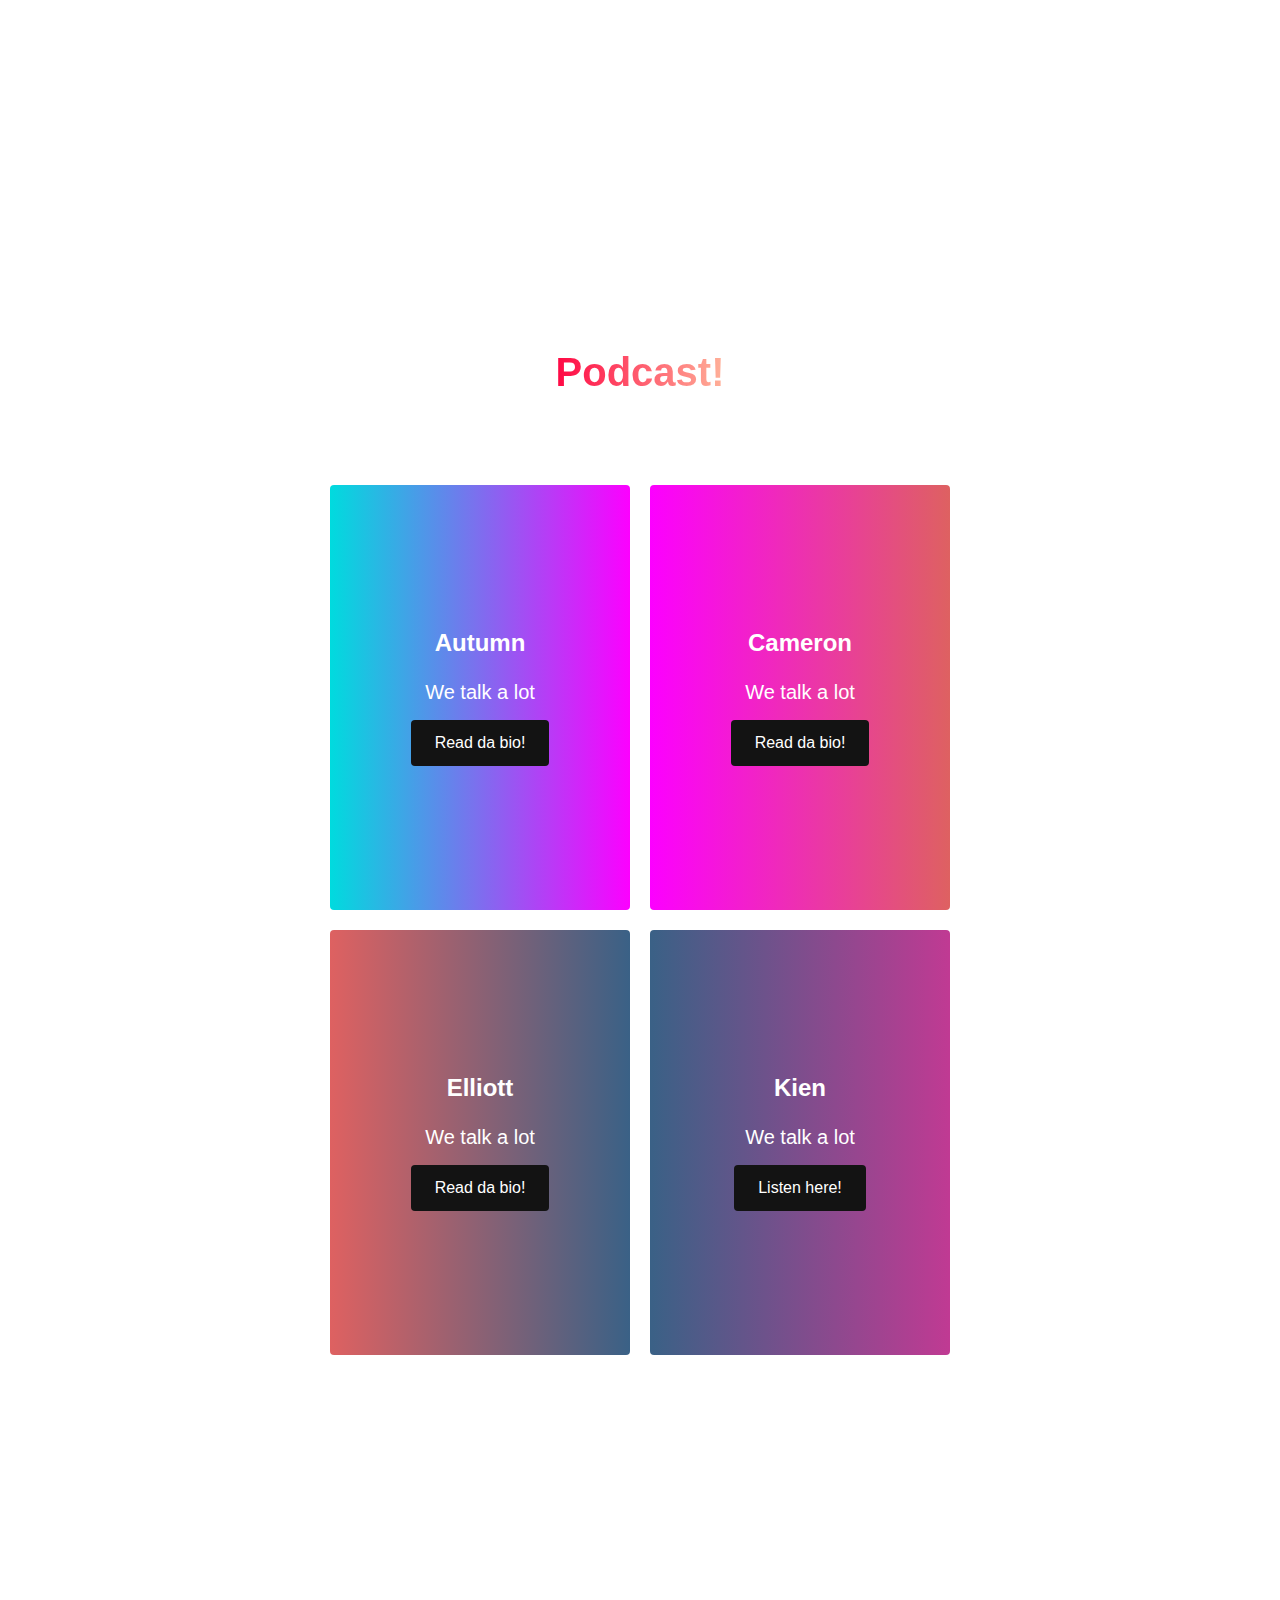
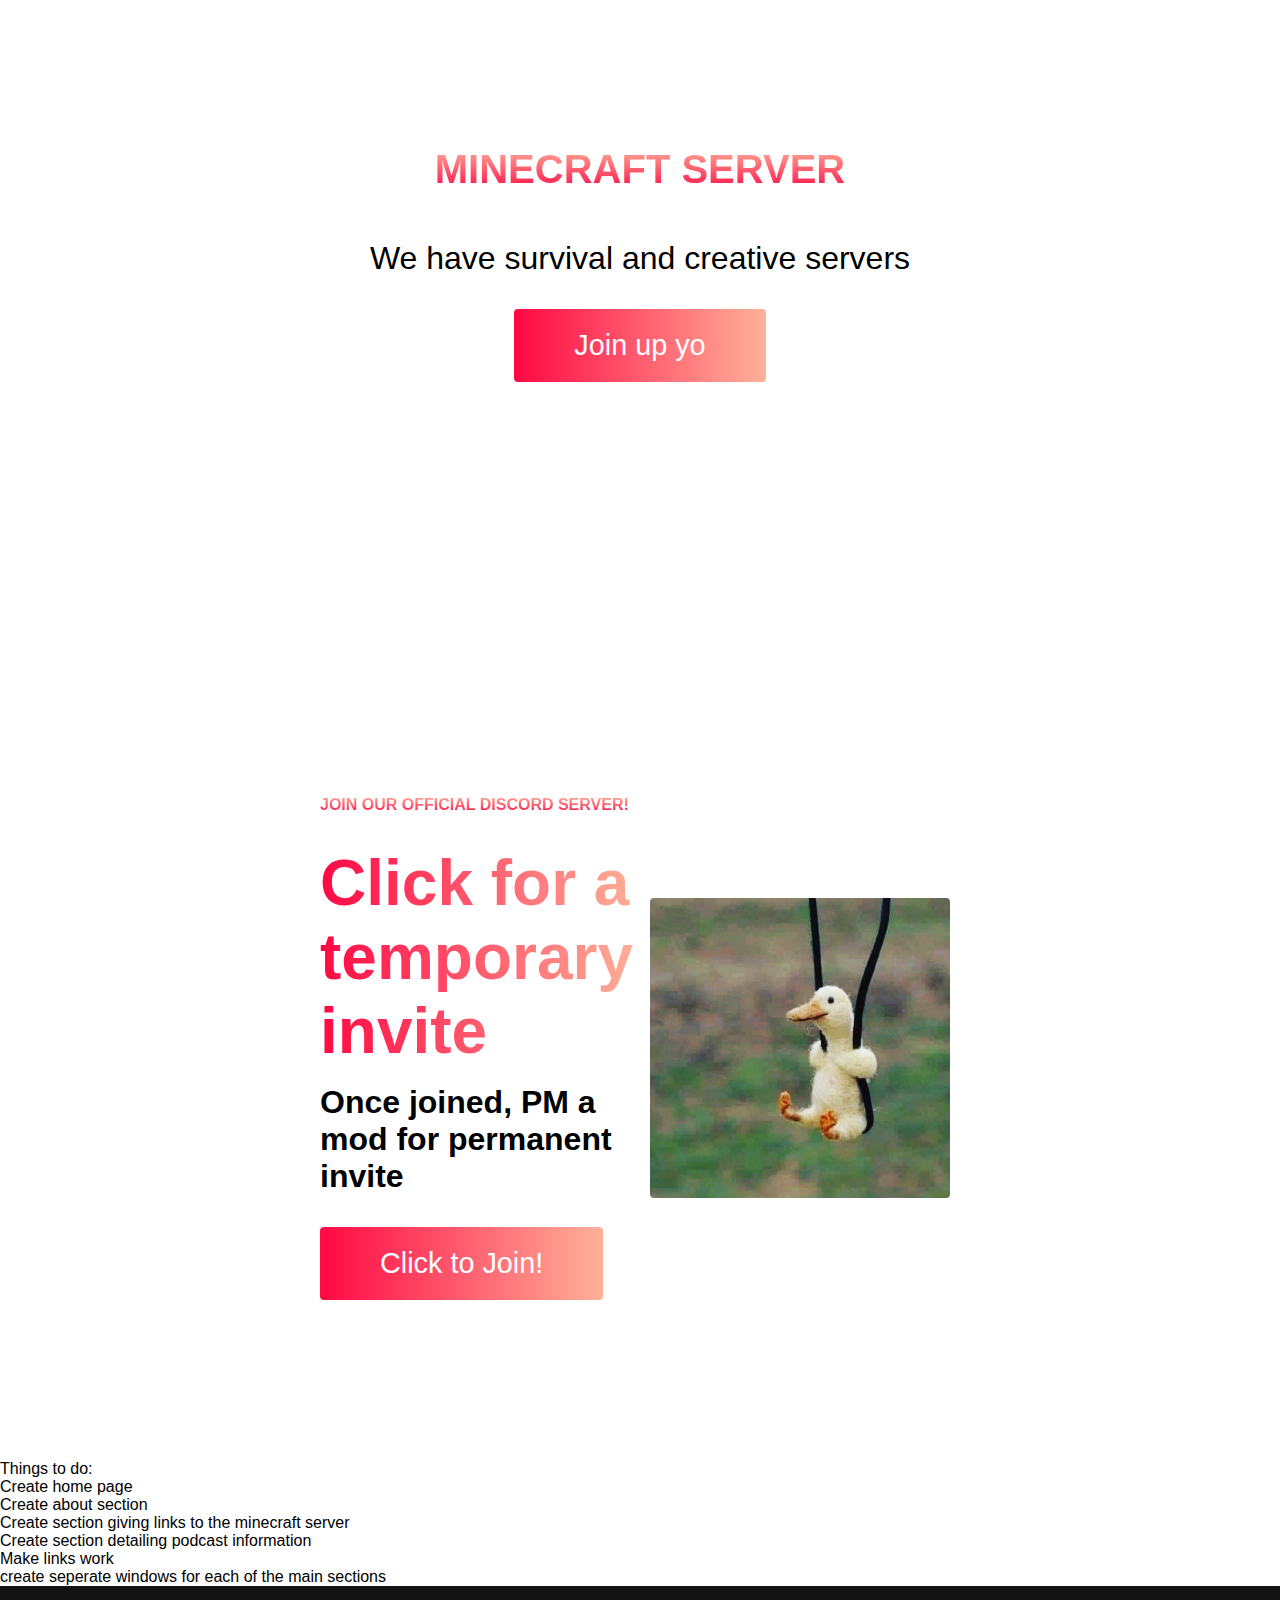
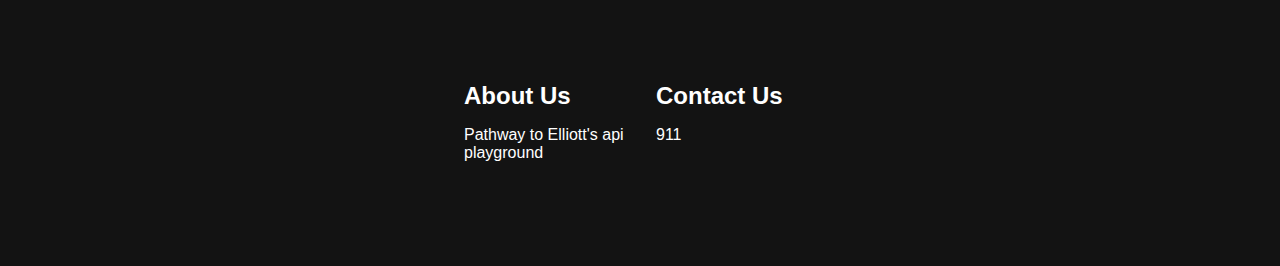
==== commit 3471518a: "Update index.html" ====
--- a/index.html
+++ b/index.html
@@ -111,7 +111,8 @@
     <div class="minecraft__container">
         <h1>Minecraft Server</h1>
         <p>We have survival and creative servers</p>
-        <button class="minecraft__btn"><a href="http://survivalmap.adroitr.net/">Join up yo</a></button>      
+        <!-- <button class="minecraft__btn"><a href="http://survivalmap.adroitr.net/">Join up yo</a></button>       -->
+        <button class="minecraft__btn"><a href="Minecraft/minecraft.html">Join up yo</a></button>
     </div>
   </div>
 
@@ -134,7 +135,7 @@
   </div>
 </div>
 
-  <p>Welcome to the official website of the Impastas discord! This is created by Kim and Elliott and we have absolutely <b>no idea</b> what we're doing!</p>
+  
   <p>Things to do:
     <li>Create home page</li>
     <li>Create about section</li>
